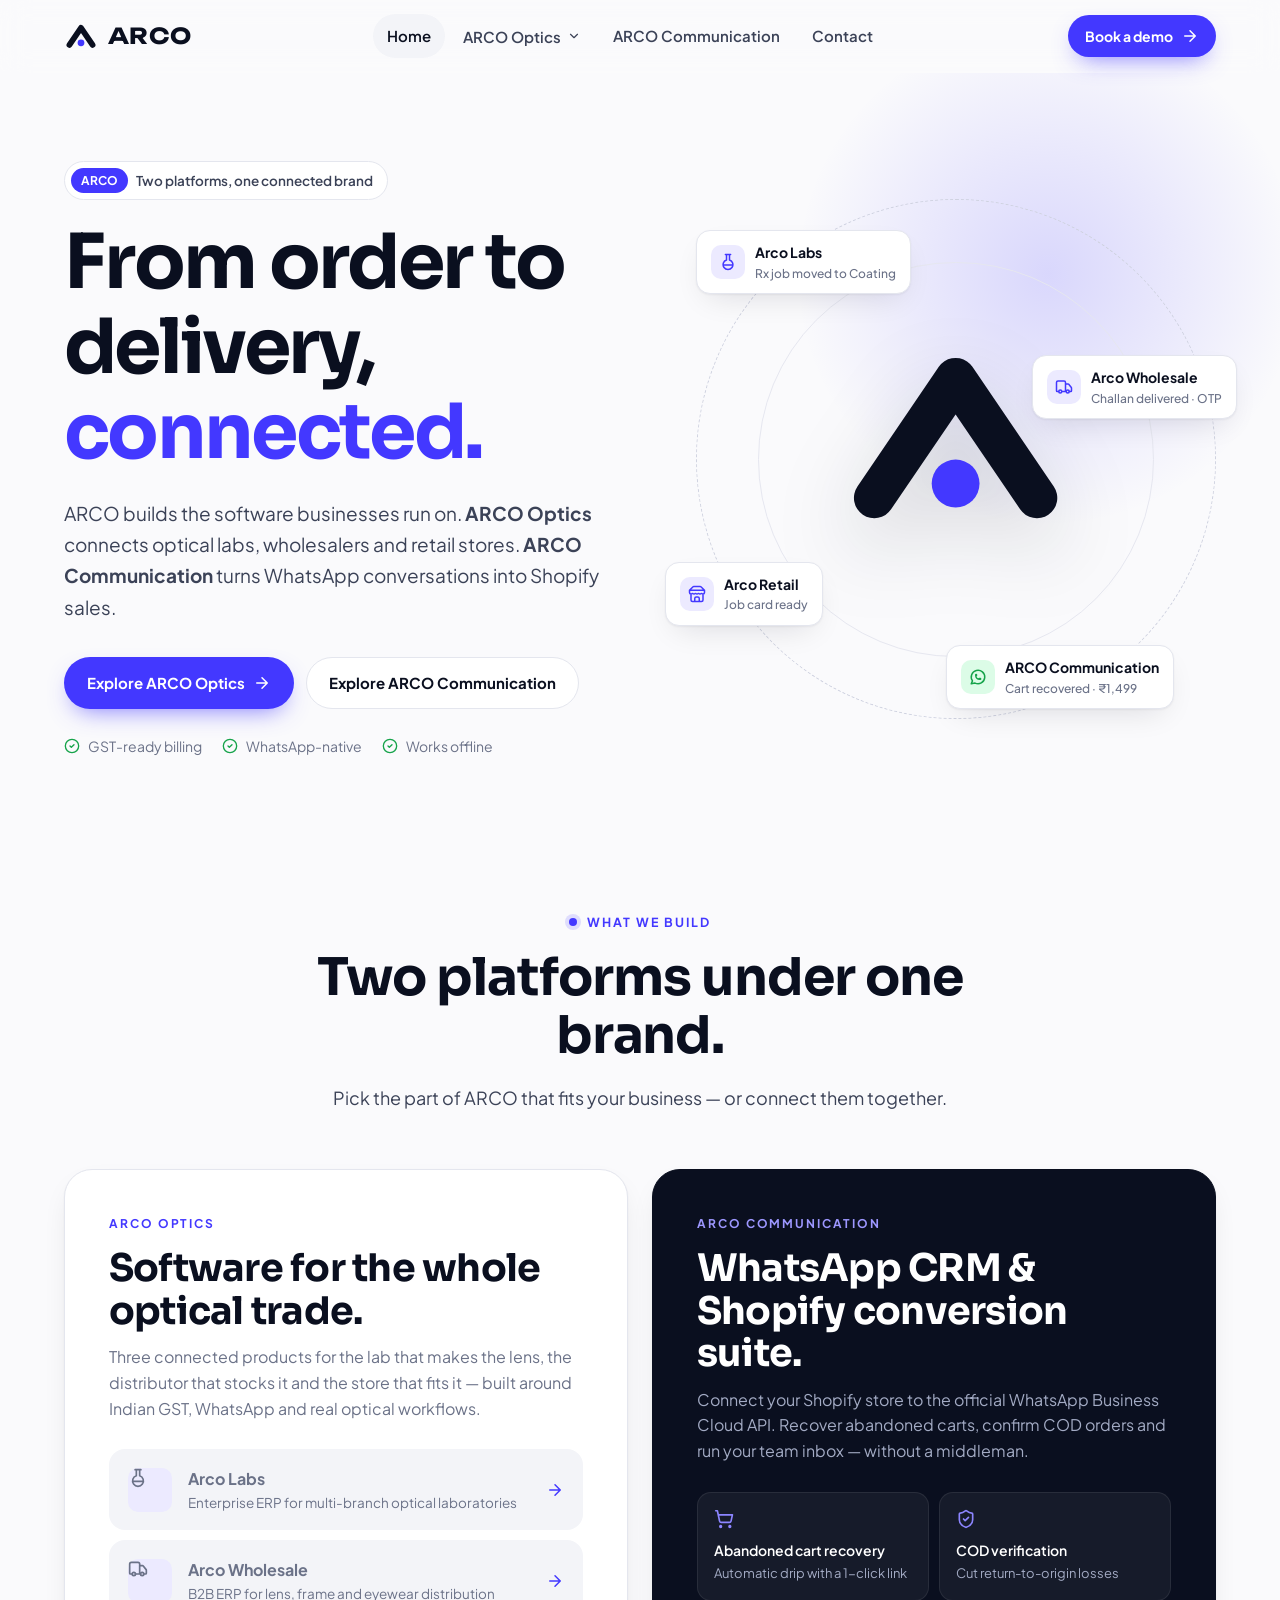
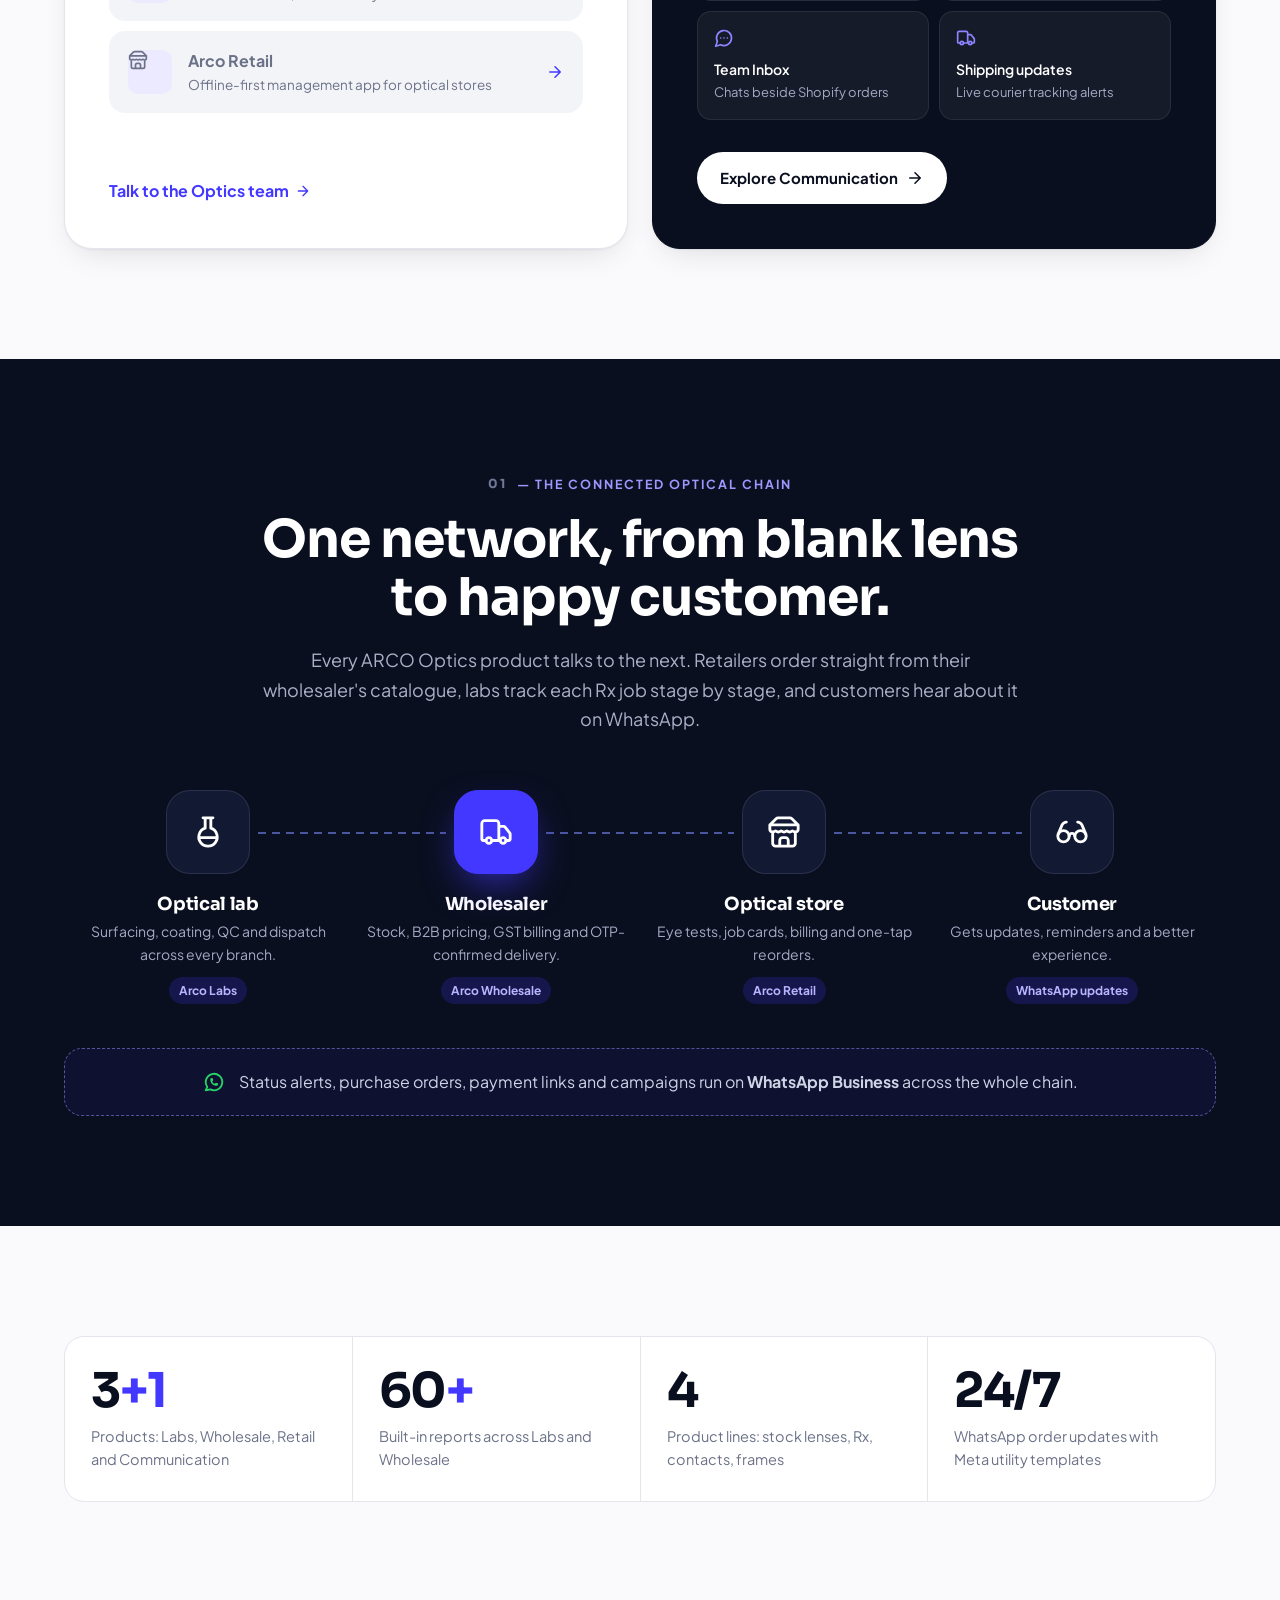
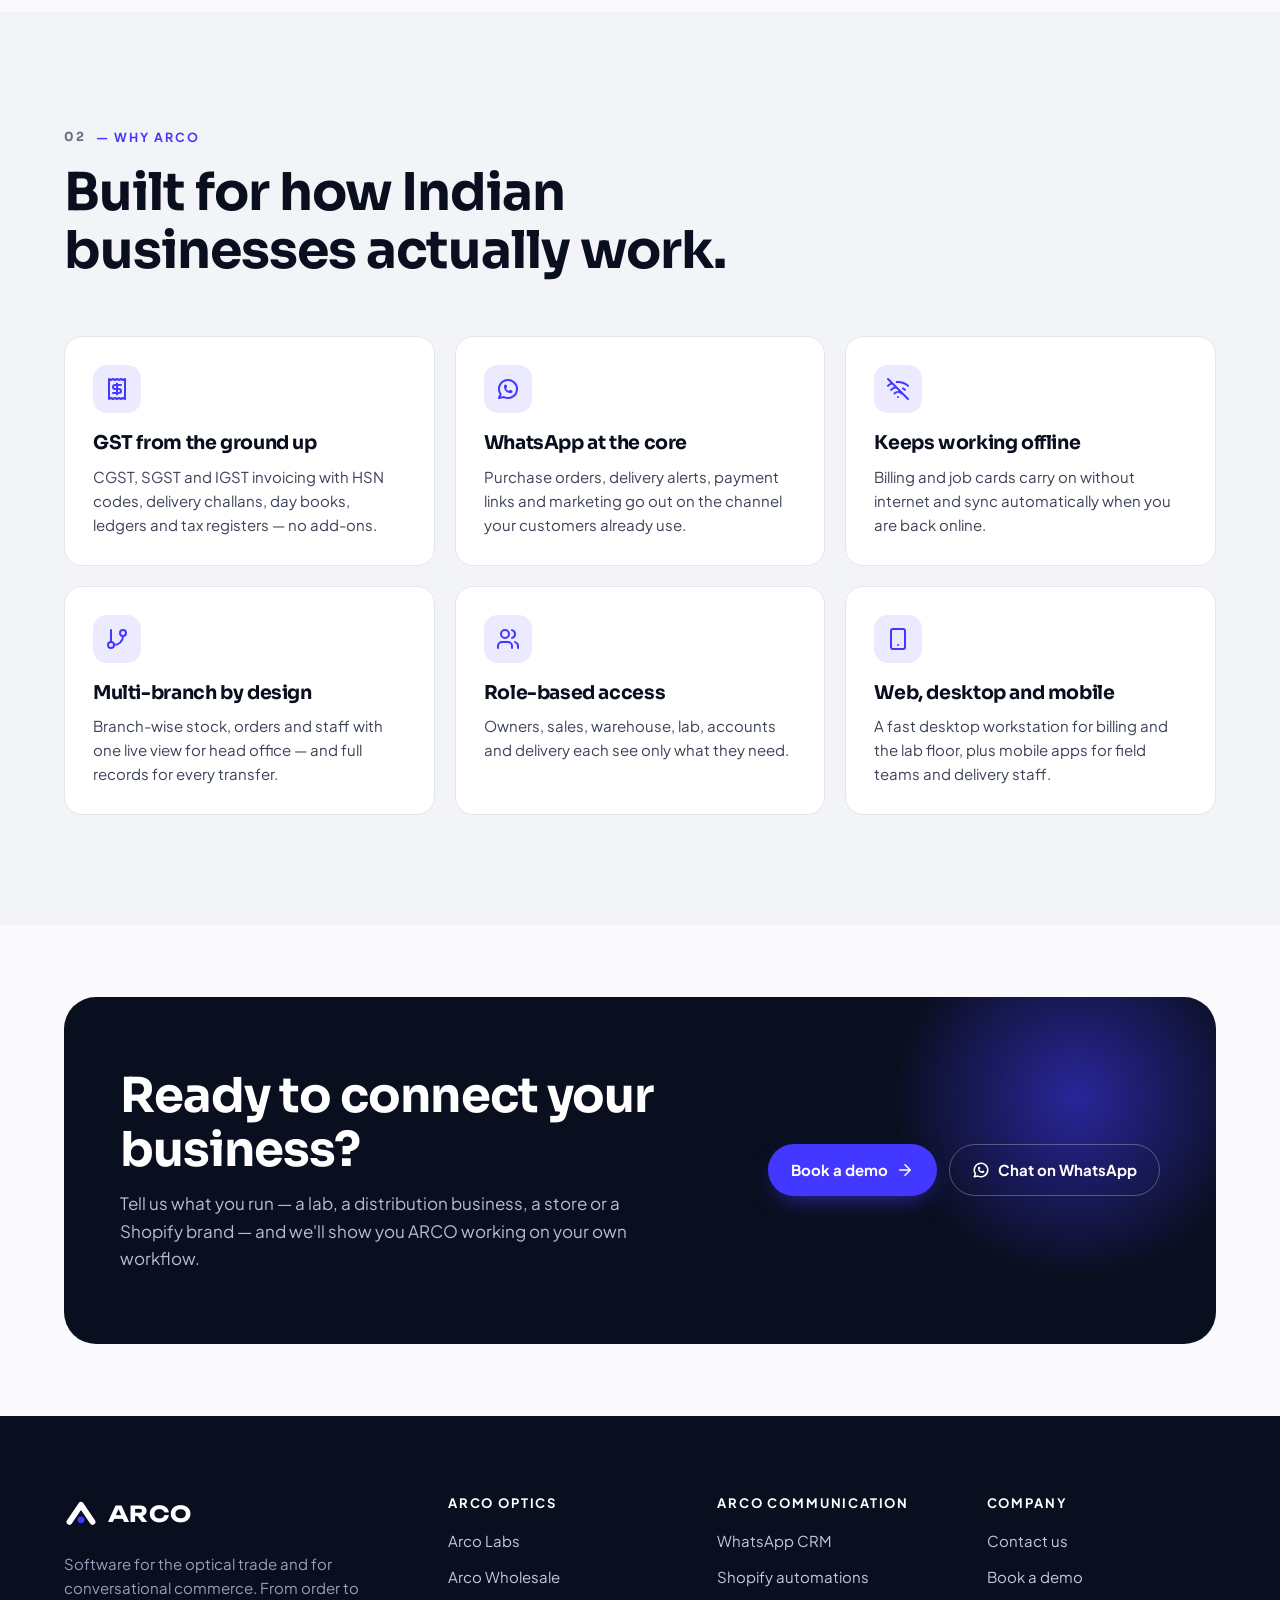
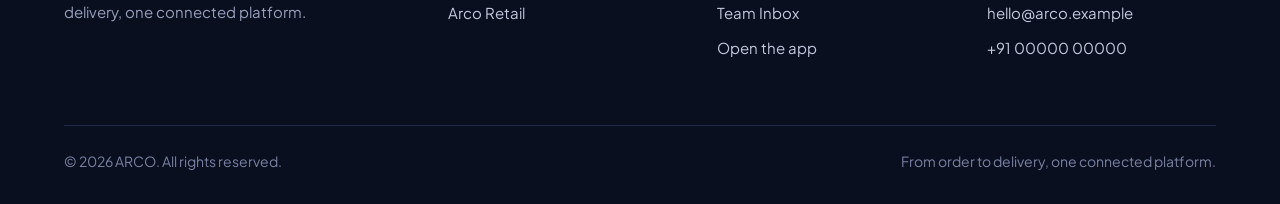
==== index.html @ 225afab2 "Add ARCO brand website Static site for ARCO: home, ARCO Optics (Labs, Wholesale, Retail), ARCO Commu" ====
<!doctype html>
<html lang="en" class="no-js">
<head>
  <meta charset="utf-8" />
  <meta name="viewport" content="width=device-width, initial-scale=1" />
  <title>ARCO — Optical Operations & Conversational Commerce, Connected</title>
  <meta name="description" content="ARCO builds connected software for the optical trade — Labs, Wholesale and Retail — and ARCO Communication, a WhatsApp CRM for Shopify brands." />
  <meta property="og:title" content="ARCO — Optical Operations & Conversational Commerce, Connected" />
  <meta property="og:description" content="ARCO builds connected software for the optical trade — Labs, Wholesale and Retail — and ARCO Communication, a WhatsApp CRM for Shopify brands." />
  <meta name="theme-color" content="#0a0f1f" />
  <link rel="icon" type="image/svg+xml" href="assets/favicon.svg" />
  <link rel="preconnect" href="https://fonts.googleapis.com" />
  <link rel="preconnect" href="https://fonts.gstatic.com" crossorigin />
  <link href="https://fonts.googleapis.com/css2?family=Plus+Jakarta+Sans:wght@400;500;600;700;800&family=Sora:wght@600;700&family=Unbounded:wght@700&display=swap" rel="stylesheet" />
  <link rel="stylesheet" href="assets/styles.css" />
</head>
<body>
  <header class="site-header">
    <nav class="container nav" aria-label="Main">
      <a href="index.html" class="logo" aria-label="ARCO home"><svg viewBox="0 0 100 80" aria-hidden="true"><path class="mark-stroke" d="M16 66 50 16 84 66" fill="none" stroke-width="17" stroke-linecap="round" stroke-linejoin="round"/><circle class="dot" cx="50" cy="60" r="10" fill="#4338ff"/></svg><span class="logo-word">ARCO</span></a>
      <ul class="nav-links">
        <li><a class="nav-link" href="index.html" aria-current="page">Home</a></li>
        <li class="has-menu">
          <button class="nav-link" aria-expanded="false" aria-haspopup="true">ARCO Optics <svg aria-hidden="true" class="chev"><use href="assets/icons.svg#chev"/></svg></button>
          <div class="menu">
            <a href="labs.html"><span class="menu-icon"><svg aria-hidden="true"><use href="assets/icons.svg#flask"/></svg></span><span><strong>Arco Labs</strong><span>Lab ERP from prescription to dispatch</span></span></a>
            <a href="wholesale.html"><span class="menu-icon"><svg aria-hidden="true"><use href="assets/icons.svg#truck"/></svg></span><span><strong>Arco Wholesale</strong><span>B2B ERP for lens, frame & eyewear distributors</span></span></a>
            <a href="retail.html"><span class="menu-icon"><svg aria-hidden="true"><use href="assets/icons.svg#store"/></svg></span><span><strong>Arco Retail</strong><span>Offline-first app for optical stores</span></span></a>
          </div>
        </li>
        <li><a class="nav-link" href="communication.html">ARCO Communication</a></li>
        <li><a class="nav-link" href="contact.html">Contact</a></li>
        <li class="mobile-cta"><a class="btn btn-primary" style="width:100%" href="contact.html">Book a demo <svg aria-hidden="true"><use href="assets/icons.svg#arrow"/></svg></a></li>
      </ul>
      <div class="nav-cta">
        <a class="btn btn-primary btn-sm" href="contact.html">Book a demo <svg aria-hidden="true"><use href="assets/icons.svg#arrow"/></svg></a>
        <button class="menu-toggle" aria-label="Open menu" aria-expanded="false"><svg aria-hidden="true"><use href="assets/icons.svg#menu"/></svg></button>
      </div>
    </nav>
  </header>

  <main>

    <section class="hero">
      <div class="container hero-grid">
        <div>
          <span class="pill"><b>ARCO</b> Two platforms, one connected brand</span>
          <h1>From order to delivery, <span class="accent">connected.</span></h1>
          <p class="lead">ARCO builds the software businesses run on. <strong>ARCO Optics</strong> connects optical labs, wholesalers and retail stores. <strong>ARCO Communication</strong> turns WhatsApp conversations into Shopify sales.</p>
          <div class="hero-actions">
            <a class="btn btn-primary" href="#optics">Explore ARCO Optics <svg aria-hidden="true"><use href="assets/icons.svg#arrow"/></svg></a>
            <a class="btn btn-ghost" href="communication.html">Explore ARCO Communication</a>
          </div>
          <div class="hero-note">
            <span><svg aria-hidden="true"><use href="assets/icons.svg#check-circle"/></svg> GST-ready billing</span>
            <span><svg aria-hidden="true"><use href="assets/icons.svg#check-circle"/></svg> WhatsApp-native</span>
            <span><svg aria-hidden="true"><use href="assets/icons.svg#check-circle"/></svg> Works offline</span>
          </div>
        </div>
        <div class="brand-stage" aria-hidden="true">
          <div class="orbit"></div>
          <div class="orbit o2"></div>
          <svg viewBox="0 0 100 80" aria-hidden="true" class="big-mark"><path class="mark-stroke" d="M16 66 50 16 84 66" fill="none" stroke-width="17" stroke-linecap="round" stroke-linejoin="round"/><circle class="dot" cx="50" cy="60" r="10" fill="#4338ff"/></svg>
          <div class="orbit-chip c1"><i><svg aria-hidden="true"><use href="assets/icons.svg#flask"/></svg></i><div>Arco Labs<small>Rx job moved to Coating</small></div></div>
          <div class="orbit-chip c2"><i><svg aria-hidden="true"><use href="assets/icons.svg#truck"/></svg></i><div>Arco Wholesale<small>Challan delivered · OTP</small></div></div>
          <div class="orbit-chip c3"><i><svg aria-hidden="true"><use href="assets/icons.svg#store"/></svg></i><div>Arco Retail<small>Job card ready</small></div></div>
          <div class="orbit-chip c4"><i><svg aria-hidden="true"><use href="assets/icons.svg#whatsapp"/></svg></i><div>ARCO Communication<small>Cart recovered · ₹1,499</small></div></div>
        </div>
      </div>
    </section>

    <section class="section" id="optics" style="padding-top:40px">
      <div class="container">
        <div class="section-head center reveal">
          <span class="eyebrow eyebrow-dot">What we build</span>
          <h2>Two platforms under one brand.</h2>
          <p class="lead">Pick the part of ARCO that fits your business — or connect them together.</p>
        </div>
        <div class="divisions">
          <article class="division reveal">
            <span class="tag">ARCO Optics</span>
            <h3>Software for the whole optical trade.</h3>
            <p class="muted">Three connected products for the lab that makes the lens, the distributor that stocks it and the store that fits it — built around Indian GST, WhatsApp and real optical workflows.</p>
            <div class="division-list">
              <a href="labs.html"><span class="menu-icon"><svg aria-hidden="true"><use href="assets/icons.svg#flask"/></svg></span><span><strong>Arco Labs</strong><span>Enterprise ERP for multi-branch optical laboratories</span></span><svg aria-hidden="true" class="arrow"><use href="assets/icons.svg#arrow"/></svg></a>
              <a href="wholesale.html"><span class="menu-icon"><svg aria-hidden="true"><use href="assets/icons.svg#truck"/></svg></span><span><strong>Arco Wholesale</strong><span>B2B ERP for lens, frame and eyewear distribution</span></span><svg aria-hidden="true" class="arrow"><use href="assets/icons.svg#arrow"/></svg></a>
              <a href="retail.html"><span class="menu-icon"><svg aria-hidden="true"><use href="assets/icons.svg#store"/></svg></span><span><strong>Arco Retail</strong><span>Offline-first management app for optical stores</span></span><svg aria-hidden="true" class="arrow"><use href="assets/icons.svg#arrow"/></svg></a>
            </div>
            <div class="division-foot"><a class="link-arrow" href="contact.html?product=Optics">Talk to the Optics team <svg aria-hidden="true"><use href="assets/icons.svg#arrow"/></svg></a></div>
          </article>

          <article class="division dark on-dark reveal">
            <span class="tag">ARCO Communication</span>
            <h3>WhatsApp CRM &amp; Shopify conversion suite.</h3>
            <p class="muted">Connect your Shopify store to the official WhatsApp Business Cloud API. Recover abandoned carts, confirm COD orders and run your team inbox — without a middleman.</p>
            <div class="feature-mini">
              <div><svg aria-hidden="true"><use href="assets/icons.svg#cart"/></svg>Abandoned cart recovery<span>Automatic drip with a 1-click link</span></div>
              <div><svg aria-hidden="true"><use href="assets/icons.svg#shield"/></svg>COD verification<span>Cut return-to-origin losses</span></div>
              <div><svg aria-hidden="true"><use href="assets/icons.svg#chat"/></svg>Team Inbox<span>Chats beside Shopify orders</span></div>
              <div><svg aria-hidden="true"><use href="assets/icons.svg#truck"/></svg>Shipping updates<span>Live courier tracking alerts</span></div>
            </div>
            <div class="division-foot" style="display:flex;gap:12px;flex-wrap:wrap">
              <a class="btn btn-light" href="communication.html">Explore Communication <svg aria-hidden="true"><use href="assets/icons.svg#arrow"/></svg></a>
            </div>
          </article>
        </div>
      </div>
    </section>

    <section class="section section-dark on-dark">
      <div class="container">
        <div class="section-head center reveal">
          <span class="eyebrow"><span class="num">01</span> — The connected optical chain</span>
          <h2>One network, from blank lens to happy customer.</h2>
          <p class="lead">Every ARCO Optics product talks to the next. Retailers order straight from their wholesaler's catalogue, labs track each Rx job stage by stage, and customers hear about it on WhatsApp.</p>
        </div>
        <div class="chain reveal">
          <div class="chain-node"><div class="node-icon"><svg aria-hidden="true"><use href="assets/icons.svg#flask"/></svg></div><h4>Optical lab</h4><p>Surfacing, coating, QC and dispatch across every branch.</p><span class="by">Arco Labs</span></div>
          <div class="chain-node hl"><div class="node-icon"><svg aria-hidden="true"><use href="assets/icons.svg#truck"/></svg></div><h4>Wholesaler</h4><p>Stock, B2B pricing, GST billing and OTP-confirmed delivery.</p><span class="by">Arco Wholesale</span></div>
          <div class="chain-node"><div class="node-icon"><svg aria-hidden="true"><use href="assets/icons.svg#store"/></svg></div><h4>Optical store</h4><p>Eye tests, job cards, billing and one-tap reorders.</p><span class="by">Arco Retail</span></div>
          <div class="chain-node"><div class="node-icon"><svg aria-hidden="true"><use href="assets/icons.svg#glasses"/></svg></div><h4>Customer</h4><p>Gets updates, reminders and a better experience.</p><span class="by">WhatsApp updates</span></div>
        </div>
        <div class="chain-layer reveal"><svg aria-hidden="true"><use href="assets/icons.svg#whatsapp"/></svg><span>Status alerts, purchase orders, payment links and campaigns run on <strong>WhatsApp Business</strong> across the whole chain.</span></div>
      </div>
    </section>

    <section class="section">
      <div class="container">
        <div class="stats reveal">
          <div class="stat"><b>3<em>+1</em></b><span>Products: Labs, Wholesale, Retail and Communication</span></div>
          <div class="stat"><b>60<em>+</em></b><span>Built-in reports across Labs and Wholesale</span></div>
          <div class="stat"><b>4</b><span>Product lines: stock lenses, Rx, contacts, frames</span></div>
          <div class="stat"><b>24/7</b><span>WhatsApp order updates with Meta utility templates</span></div>
        </div>
      </div>
    </section>

    <section class="section section-tint">
      <div class="container">
        <div class="section-head reveal">
          <span class="eyebrow"><span class="num">02</span> — Why ARCO</span>
          <h2>Built for how Indian businesses actually work.</h2>
        </div>
        <div class="grid-3">
          <div class="card reveal"><div class="ic"><svg aria-hidden="true"><use href="assets/icons.svg#receipt"/></svg></div><h3>GST from the ground up</h3><p>CGST, SGST and IGST invoicing with HSN codes, delivery challans, day books, ledgers and tax registers — no add-ons.</p></div>
          <div class="card reveal"><div class="ic"><svg aria-hidden="true"><use href="assets/icons.svg#whatsapp"/></svg></div><h3>WhatsApp at the core</h3><p>Purchase orders, delivery alerts, payment links and marketing go out on the channel your customers already use.</p></div>
          <div class="card reveal"><div class="ic"><svg aria-hidden="true"><use href="assets/icons.svg#wifi-off"/></svg></div><h3>Keeps working offline</h3><p>Billing and job cards carry on without internet and sync automatically when you are back online.</p></div>
          <div class="card reveal"><div class="ic"><svg aria-hidden="true"><use href="assets/icons.svg#branch"/></svg></div><h3>Multi-branch by design</h3><p>Branch-wise stock, orders and staff with one live view for head office — and full records for every transfer.</p></div>
          <div class="card reveal"><div class="ic"><svg aria-hidden="true"><use href="assets/icons.svg#users"/></svg></div><h3>Role-based access</h3><p>Owners, sales, warehouse, lab, accounts and delivery each see only what they need.</p></div>
          <div class="card reveal"><div class="ic"><svg aria-hidden="true"><use href="assets/icons.svg#smartphone"/></svg></div><h3>Web, desktop and mobile</h3><p>A fast desktop workstation for billing and the lab floor, plus mobile apps for field teams and delivery staff.</p></div>
        </div>
      </div>
    </section>

    <section class="section-sm">
      <div class="container">
        <div class="cta-band reveal">
          <div>
            <h2>Ready to connect your business?</h2>
            <p>Tell us what you run — a lab, a distribution business, a store or a Shopify brand — and we'll show you ARCO working on your own workflow.</p>
          </div>
          <div class="cta-actions">
            <a class="btn btn-primary" href="contact.html">Book a demo <svg aria-hidden="true"><use href="assets/icons.svg#arrow"/></svg></a>
            <a class="btn btn-outline-light" href="#" data-contact="whatsapp"><svg aria-hidden="true"><use href="assets/icons.svg#whatsapp"/></svg> Chat on WhatsApp</a>
          </div>
        </div>
      </div>
    </section>

  </main>

  <footer class="site-footer on-dark">
    <div class="container">
      <div class="footer-grid">
        <div>
          <a href="index.html" class="logo"><svg viewBox="0 0 100 80" aria-hidden="true"><path class="mark-stroke" d="M16 66 50 16 84 66" fill="none" stroke-width="17" stroke-linecap="round" stroke-linejoin="round"/><circle class="dot" cx="50" cy="60" r="10" fill="#4338ff"/></svg><span class="logo-word">ARCO</span></a>
          <p>Software for the optical trade and for conversational commerce. From order to delivery, one connected platform.</p>
        </div>
        <div>
          <h4>ARCO Optics</h4>
          <ul><li><a href="labs.html">Arco Labs</a></li><li><a href="wholesale.html">Arco Wholesale</a></li><li><a href="retail.html">Arco Retail</a></li></ul>
        </div>
        <div>
          <h4>ARCO Communication</h4>
          <ul>
            <li><a href="communication.html">WhatsApp CRM</a></li>
            <li><a href="communication.html#shopify">Shopify automations</a></li>
            <li><a href="communication.html#inbox">Team Inbox</a></li>
            <li><a href="https://arco-communication.vercel.app" target="_blank" rel="noopener">Open the app</a></li>
          </ul>
        </div>
        <div>
          <h4>Company</h4>
          <ul>
            <li><a href="contact.html">Contact us</a></li>
            <li><a href="contact.html">Book a demo</a></li>
            <li><a href="#" data-contact="email"></a></li>
            <li><a href="#" data-contact="phone"></a></li>
          </ul>
        </div>
      </div>
      <div class="footer-bottom">
        <span>© <span data-year>2026</span> ARCO. All rights reserved.</span>
        <span>From order to delivery, one connected platform.</span>
      </div>
    </div>
  </footer>
  <script src="assets/main.js" defer></script>
</body>
</html>
---- assets/styles.css ----
/* ==========================================================================
   ARCO — brand website styles
   Colours are taken from the ARCO logo: deep navy wordmark + indigo dot.
   ========================================================================== */

:root {
  --navy: #0a0f1f;
  --navy-2: #121a33;
  --navy-3: #1c2647;
  --indigo: #4338ff;
  --indigo-2: #6a61ff;
  --indigo-soft: #eceaff;
  --ink: #0a0f1f;
  --ink-2: #3b4257;
  --ink-3: #6b7288;
  --line: #e4e6ee;
  --bg: #fafafc;
  --surface: #ffffff;
  --surface-2: #f3f4f8;
  --green: #16a34a;
  --amber: #f59e0b;
  --red: #e11d48;
  --wa: #25d366;

  --radius: 18px;
  --radius-sm: 10px;
  --shadow: 0 1px 2px rgba(10, 15, 31, .05), 0 12px 32px -12px rgba(10, 15, 31, .14);
  --shadow-lg: 0 30px 70px -30px rgba(10, 15, 31, .35);
  --container: 1200px;
  --font: "Plus Jakarta Sans", system-ui, -apple-system, "Segoe UI", sans-serif;
  --display: "Sora", "Plus Jakarta Sans", system-ui, sans-serif;
}

*, *::before, *::after { box-sizing: border-box; }
html { scroll-behavior: smooth; -webkit-text-size-adjust: 100%; }
body {
  margin: 0;
  font-family: var(--font);
  color: var(--ink);
  background: var(--bg);
  line-height: 1.6;
  font-size: 16px;
  -webkit-font-smoothing: antialiased;
  overflow-x: hidden;
}
img, svg { display: block; max-width: 100%; }
a { color: inherit; text-decoration: none; }
h1, h2, h3, h4 { font-family: var(--display); line-height: 1.12; margin: 0; letter-spacing: -0.02em; }
p { margin: 0; }
ul { margin: 0; padding: 0; list-style: none; }

.container { width: 100%; max-width: var(--container); margin: 0 auto; padding: 0 24px; }
@media (max-width: 600px) { .container { padding: 0 16px; } }

.sr-only { position: absolute; width: 1px; height: 1px; overflow: hidden; clip: rect(0 0 0 0); white-space: nowrap; }

/* ---------- Logo ---------- */
.logo { display: inline-flex; align-items: center; gap: 10px; }
.logo svg { width: 34px; height: 28px; }
.logo-word { font-family: "Unbounded", var(--display); font-weight: 700; font-size: 22px; letter-spacing: .02em; }
.logo-sub { font-size: 11px; font-weight: 600; letter-spacing: .14em; text-transform: uppercase; color: var(--ink-3); border-left: 1px solid var(--line); padding-left: 10px; margin-left: 2px; }
.mark-stroke { stroke: var(--navy); }
.on-dark .mark-stroke, .site-footer .mark-stroke { stroke: #fff; }

/* ---------- Header ---------- */
.site-header {
  position: sticky; top: 0; z-index: 50;
  background: rgba(250, 250, 252, .82);
  backdrop-filter: saturate(160%) blur(14px);
  -webkit-backdrop-filter: saturate(160%) blur(14px);
  border-bottom: 1px solid transparent;
  transition: border-color .2s, box-shadow .2s;
}
.site-header.scrolled { border-bottom-color: var(--line); box-shadow: 0 6px 24px -18px rgba(10,15,31,.3); }
.nav { display: flex; align-items: center; justify-content: space-between; height: 72px; gap: 24px; }
.nav-links { display: flex; align-items: center; gap: 4px; }
.nav-links > li { position: relative; }
.nav-link {
  display: inline-flex; align-items: center; gap: 6px;
  padding: 10px 14px; border-radius: 999px; font-weight: 600; font-size: 15px; color: var(--ink-2);
  background: none; border: 0; cursor: pointer; font-family: inherit;
  transition: color .15s, background .15s;
}
.nav-link:hover, .nav-link[aria-current="page"], .nav-link.active { color: var(--ink); background: var(--surface-2); }
.nav-link .chev { width: 14px; height: 14px; transition: transform .2s; }
.has-menu:hover .chev, .has-menu.open .chev { transform: rotate(180deg); }

.menu {
  position: absolute; top: calc(100% + 8px); left: 50%; transform: translate(-50%, 6px);
  width: 360px; padding: 10px; background: var(--surface); border: 1px solid var(--line);
  border-radius: 16px; box-shadow: var(--shadow-lg);
  opacity: 0; visibility: hidden; transition: opacity .18s, transform .18s, visibility .18s;
}
.menu::before { content: ""; position: absolute; top: -12px; left: 0; right: 0; height: 12px; }
.has-menu:hover .menu, .has-menu.open .menu, .has-menu:focus-within .menu { opacity: 1; visibility: visible; transform: translate(-50%, 0); }
.menu a { display: flex; gap: 14px; padding: 12px; border-radius: 12px; transition: background .15s; }
.menu a:hover { background: var(--surface-2); }
.menu-icon { flex: none; width: 40px; height: 40px; border-radius: 10px; display: grid; place-items: center; background: var(--indigo-soft); color: var(--indigo); }
.menu-icon svg { width: 20px; height: 20px; }
.menu strong { display: block; font-size: 15px; }
.menu span { display: block; font-size: 13px; color: var(--ink-3); line-height: 1.4; }

.nav-cta { display: flex; align-items: center; gap: 10px; }
.menu-toggle { display: none; width: 44px; height: 44px; border-radius: 12px; border: 1px solid var(--line); background: var(--surface); cursor: pointer; align-items: center; justify-content: center; }
.menu-toggle svg { width: 22px; height: 22px; }

@media (max-width: 960px) {
  .menu-toggle { display: inline-flex; }
  .nav-cta .btn { display: none; }
  .nav-links {
    position: fixed; inset: 72px 0 auto 0; flex-direction: column; align-items: stretch; gap: 2px;
    padding: 12px 16px 24px; background: var(--surface); border-bottom: 1px solid var(--line);
    box-shadow: var(--shadow-lg); max-height: calc(100vh - 72px); overflow-y: auto;
    transform: translateY(-8px); opacity: 0; visibility: hidden; transition: .2s;
  }
  .nav-open .nav-links { transform: none; opacity: 1; visibility: visible; }
  .nav-link { width: 100%; justify-content: space-between; border-radius: 12px; padding: 14px; }
  .menu { position: static; transform: none; width: 100%; box-shadow: none; border: 0; padding: 0 0 0 8px; display: none; opacity: 1; visibility: visible; }
  .has-menu.open .menu { display: block; transform: none; }
  .has-menu:hover .menu, .has-menu:focus-within .menu { transform: none; }
  .has-menu:not(.open):hover .menu { display: none; }
  .nav-links .mobile-cta { display: block; padding-top: 12px; }
}
@media (min-width: 961px) { .nav-links .mobile-cta { display: none; } }

/* ---------- Buttons ---------- */
.btn {
  display: inline-flex; align-items: center; justify-content: center; gap: 8px;
  padding: 13px 22px; border-radius: 999px; font-weight: 700; font-size: 15px; font-family: inherit;
  border: 1px solid transparent; cursor: pointer; transition: transform .15s, box-shadow .15s, background .15s, color .15s;
  white-space: nowrap;
}
.btn svg { width: 18px; height: 18px; }
.btn:hover { transform: translateY(-1px); }
.btn-primary { background: var(--indigo); color: #fff; box-shadow: 0 10px 24px -10px rgba(67,56,255,.7); }
.btn-primary:hover { background: #3a2ff0; box-shadow: 0 14px 30px -10px rgba(67,56,255,.8); }
.btn-dark { background: var(--navy); color: #fff; }
.btn-dark:hover { background: var(--navy-3); }
.btn-ghost { background: var(--surface); color: var(--ink); border-color: var(--line); }
.btn-ghost:hover { border-color: #c9ccd8; }
.btn-light { background: #fff; color: var(--navy); }
.btn-outline-light { color: #fff; border-color: rgba(255,255,255,.28); }
.btn-outline-light:hover { border-color: #fff; }
.btn-sm { padding: 9px 16px; font-size: 14px; }
.btn-wa { background: var(--wa); color: #06331a; }

.link-arrow { display: inline-flex; align-items: center; gap: 6px; font-weight: 700; color: var(--indigo); }
.link-arrow svg { width: 16px; height: 16px; transition: transform .15s; }
.link-arrow:hover svg { transform: translateX(3px); }

/* ---------- Section scaffolding ---------- */
.section { padding: 110px 0; }
.section-sm { padding: 72px 0; }
@media (max-width: 760px) { .section { padding: 72px 0; } .section-sm { padding: 52px 0; } }
.section-dark { background: var(--navy); color: #fff; }
.section-dark .lead, .section-dark .muted { color: #aab1c7; }
.section-tint { background: var(--surface-2); }

.eyebrow {
  display: inline-flex; align-items: center; gap: 10px;
  font-size: 12.5px; font-weight: 700; letter-spacing: .16em; text-transform: uppercase; color: var(--indigo);
}
.eyebrow .num { font-family: var(--display); color: var(--ink-3); }
.section-dark .eyebrow { color: #9d97ff; }
.section-dark .eyebrow .num { color: #6f7896; }
.eyebrow-dot::before { content: ""; width: 8px; height: 8px; border-radius: 50%; background: var(--indigo); box-shadow: 0 0 0 4px rgba(67,56,255,.15); }

.section-head { max-width: 760px; margin-bottom: 56px; }
.section-head.center { margin-left: auto; margin-right: auto; text-align: center; }
.section-head h2 { font-size: clamp(32px, 4.4vw, 52px); margin-top: 16px; }
.section-head .lead { margin-top: 18px; }
.lead { font-size: 18px; color: var(--ink-2); line-height: 1.65; }
.muted { color: var(--ink-3); }
.accent { color: var(--indigo); }
.section-dark .accent { color: #8c85ff; }

/* ---------- Hero ---------- */
.hero { position: relative; padding: 88px 0 110px; overflow: hidden; }
.hero::before {
  content: ""; position: absolute; inset: -20% -10% auto auto; width: 720px; height: 720px; border-radius: 50%;
  background: radial-gradient(closest-side, rgba(67,56,255,.18), transparent 70%); pointer-events: none;
}
.hero-grid { display: grid; grid-template-columns: 1.05fr .95fr; gap: 56px; align-items: center; position: relative; }
.hero h1 { font-size: clamp(40px, 6vw, 76px); letter-spacing: -0.035em; margin-top: 20px; }
.hero .lead { margin-top: 22px; max-width: 560px; font-size: 19px; }
.hero-actions { display: flex; flex-wrap: wrap; gap: 12px; margin-top: 34px; }
.hero-note { margin-top: 26px; display: flex; flex-wrap: wrap; gap: 8px 20px; font-size: 14px; color: var(--ink-3); }
.hero-note span { display: inline-flex; align-items: center; gap: 8px; }
.hero-note svg { width: 16px; height: 16px; color: var(--green); }
@media (max-width: 960px) { .hero-grid { grid-template-columns: 1fr; } .hero { padding: 56px 0 80px; } }

.hero-dark { background: var(--navy); color: #fff; }
.hero-dark::before { background: radial-gradient(closest-side, rgba(67,56,255,.45), transparent 70%); }
.hero-dark .lead { color: #b6bdd3; }
.hero-dark .hero-note { color: #97a0bb; }
.hero-dark .eyebrow { color: #a49fff; }

.pill { display: inline-flex; align-items: center; gap: 8px; padding: 6px 14px 6px 6px; border-radius: 999px; background: var(--surface); border: 1px solid var(--line); font-size: 13.5px; font-weight: 600; color: var(--ink-2); }
.pill b { background: var(--indigo); color: #fff; padding: 3px 10px; border-radius: 999px; font-size: 12px; }
.hero-dark .pill { background: rgba(255,255,255,.06); border-color: rgba(255,255,255,.12); color: #d6daea; }

/* Big brand mark in home hero */
.brand-stage { position: relative; aspect-ratio: 1 / 1; max-width: 520px; margin-left: auto; width: 100%; }
.brand-stage .orbit { position: absolute; inset: 0; border-radius: 50%; border: 1px dashed #cfd2e0; animation: spin 60s linear infinite; }
.brand-stage .orbit.o2 { inset: 12%; border-style: solid; border-color: #e6e7f0; animation-duration: 90s; animation-direction: reverse; }
.brand-stage .big-mark { position: absolute; inset: 27%; filter: drop-shadow(0 30px 40px rgba(10,15,31,.18)); }
.brand-stage .big-mark .dot { animation: pulse 3.2s ease-in-out infinite; transform-origin: 50px 60px; }
.orbit-chip {
  position: absolute; display: flex; align-items: center; gap: 10px; padding: 10px 14px; background: var(--surface);
  border: 1px solid var(--line); border-radius: 14px; box-shadow: var(--shadow); font-weight: 700; font-size: 14px; white-space: nowrap;
  animation: float 6s ease-in-out infinite;
}
.orbit-chip small { display: block; font-weight: 500; color: var(--ink-3); font-size: 12px; }
.orbit-chip i { width: 34px; height: 34px; border-radius: 10px; display: grid; place-items: center; background: var(--indigo-soft); color: var(--indigo); }
.orbit-chip i svg { width: 18px; height: 18px; }
.orbit-chip.c1 { top: 6%; left: 0; }
.orbit-chip.c2 { top: 30%; right: -4%; animation-delay: -1.5s; }
.orbit-chip.c3 { bottom: 18%; left: -6%; animation-delay: -3s; }
.orbit-chip.c4 { bottom: 2%; right: 8%; animation-delay: -4.5s; }
.orbit-chip.c4 i { background: #dcfce7; color: var(--green); }
@media (max-width: 960px) { .brand-stage { margin: 12px auto 0; max-width: 440px; } }
@media (max-width: 480px) { .orbit-chip { font-size: 12.5px; padding: 8px 10px; } .orbit-chip small { display: none; } .orbit-chip i { width: 28px; height: 28px; } .orbit-chip.c2 { right: 0; } .orbit-chip.c3 { left: 0; } }

@keyframes spin { to { transform: rotate(360deg); } }
@keyframes float { 0%, 100% { transform: translateY(0); } 50% { transform: translateY(-10px); } }
@keyframes pulse { 0%, 100% { transform: scale(1); } 50% { transform: scale(1.12); } }
@media (prefers-reduced-motion: reduce) { *, *::before, *::after { animation: none !important; transition: none !important; } html { scroll-behavior: auto; } }

/* ---------- Division cards (home) ---------- */
.divisions { display: grid; grid-template-columns: 1fr 1fr; gap: 24px; }
@media (max-width: 900px) { .divisions { grid-template-columns: 1fr; } }
.division {
  position: relative; border-radius: 28px; padding: 44px; overflow: hidden; display: flex; flex-direction: column;
  background: var(--surface); border: 1px solid var(--line); box-shadow: var(--shadow);
}
.division.dark { background: var(--navy); color: #fff; border-color: var(--navy); }
.division.dark .muted { color: #a3abc4; }
.division h3 { font-size: clamp(28px, 3vw, 38px); margin: 14px 0 12px; }
.division .tag { font-size: 12px; font-weight: 700; letter-spacing: .16em; text-transform: uppercase; color: var(--indigo); }
.division.dark .tag { color: #9d97ff; }
.division-list { margin: 28px 0 32px; display: grid; gap: 10px; }
.division-list a {
  display: flex; align-items: center; gap: 16px; padding: 16px 18px; border-radius: 16px; background: var(--surface-2);
  border: 1px solid transparent; transition: border-color .15s, transform .15s, background .15s;
}
.division-list a:hover { border-color: var(--indigo); transform: translateX(4px); background: #fff; }
.division-list strong { display: block; font-size: 16px; }
.division-list span { display: block; font-size: 13.5px; color: var(--ink-3); }
.division-list .arrow { margin-left: auto; width: 18px; height: 18px; color: var(--indigo); flex: none; }
.division .menu-icon { width: 44px; height: 44px; }
.division-foot { margin-top: auto; }
.division.dark .feature-mini { display: grid; grid-template-columns: 1fr 1fr; gap: 10px; margin: 28px 0 32px; }
.feature-mini div { padding: 16px; border-radius: 14px; background: rgba(255,255,255,.05); border: 1px solid rgba(255,255,255,.08); font-size: 14px; font-weight: 600; }
.feature-mini div svg { width: 20px; height: 20px; color: #8c85ff; margin-bottom: 10px; }
.feature-mini div span { display: block; font-weight: 400; color: #a3abc4; font-size: 13px; margin-top: 2px; }
@media (max-width: 520px) { .division { padding: 28px 22px; } .division.dark .feature-mini { grid-template-columns: 1fr; } }

/* ---------- Chain diagram (home) ---------- */
.chain { display: grid; grid-template-columns: repeat(4, 1fr); gap: 0; position: relative; }
.chain-node { position: relative; text-align: center; padding: 0 14px; }
.chain-node .node-icon {
  width: 84px; height: 84px; margin: 0 auto 20px; border-radius: 24px; display: grid; place-items: center;
  background: var(--navy-2); border: 1px solid rgba(255,255,255,.1); color: #fff; position: relative; z-index: 1;
}
.chain-node .node-icon svg { width: 34px; height: 34px; }
.chain-node.hl .node-icon { background: var(--indigo); border-color: var(--indigo); box-shadow: 0 16px 40px -12px rgba(67,56,255,.8); }
.chain-node:not(:last-child)::after {
  content: ""; position: absolute; top: 42px; left: calc(50% + 50px); right: calc(-50% + 50px); height: 2px;
  background: repeating-linear-gradient(90deg, #4c56a0 0 8px, transparent 8px 14px);
}
.chain-node h4 { font-size: 18px; }
.chain-node p { font-size: 14px; color: #a3abc4; margin-top: 6px; }
.chain-node .by { display: inline-block; margin-top: 12px; font-size: 12px; font-weight: 700; padding: 4px 10px; border-radius: 999px; background: rgba(67,56,255,.2); color: #b9b4ff; }
.chain-layer {
  margin-top: 44px; padding: 20px 24px; border-radius: 18px; border: 1px dashed rgba(157,151,255,.5);
  display: flex; align-items: center; justify-content: center; gap: 14px; flex-wrap: wrap; text-align: center; color: #cfd3e6;
  background: rgba(67,56,255,.08);
}
.chain-layer svg { width: 22px; height: 22px; color: var(--wa); }
@media (max-width: 820px) {
  .chain { grid-template-columns: 1fr 1fr; row-gap: 40px; }
  .chain-node::after { display: none; }
}

/* ---------- Stats ---------- */
.stats { display: grid; grid-template-columns: repeat(4, 1fr); gap: 1px; background: var(--line); border: 1px solid var(--line); border-radius: 20px; overflow: hidden; }
.stat { background: var(--surface); padding: 30px 26px; }
.stat b { display: block; font-family: var(--display); font-size: clamp(34px, 4vw, 48px); letter-spacing: -0.03em; line-height: 1; }
.stat b em { font-style: normal; color: var(--indigo); }
.stat span { display: block; margin-top: 10px; color: var(--ink-3); font-size: 14.5px; }
@media (max-width: 820px) { .stats { grid-template-columns: 1fr 1fr; } }

/* ---------- Feature cards ---------- */
.grid-2 { display: grid; grid-template-columns: repeat(2, 1fr); gap: 20px; }
.grid-3 { display: grid; grid-template-columns: repeat(3, 1fr); gap: 20px; }
.grid-4 { display: grid; grid-template-columns: repeat(4, 1fr); gap: 20px; }
@media (max-width: 1000px) { .grid-4 { grid-template-columns: repeat(2, 1fr); } .grid-3 { grid-template-columns: repeat(2, 1fr); } }
@media (max-width: 640px) { .grid-2, .grid-3, .grid-4 { grid-template-columns: 1fr; } }

.card {
  background: var(--surface); border: 1px solid var(--line); border-radius: var(--radius); padding: 28px;
  transition: transform .2s, box-shadow .2s, border-color .2s;
}
.card:hover { transform: translateY(-3px); box-shadow: var(--shadow); border-color: #d6d8e3; }
.card .ic { width: 48px; height: 48px; border-radius: 14px; display: grid; place-items: center; background: var(--indigo-soft); color: var(--indigo); margin-bottom: 20px; }
.card .ic svg { width: 24px; height: 24px; }
.card h3 { font-size: 19px; margin-bottom: 10px; }
.card p { color: var(--ink-2); font-size: 15px; }
.card ul.ticks { margin-top: 14px; display: grid; gap: 9px; }
.ticks li { position: relative; padding-left: 26px; font-size: 14.5px; color: var(--ink-2); line-height: 1.5; }
.ticks li::before {
  content: ""; position: absolute; left: 0; top: 3px; width: 17px; height: 17px; border-radius: 50%;
  background: var(--indigo-soft) url("data:image/svg+xml,%3Csvg xmlns='http://www.w3.org/2000/svg' viewBox='0 0 24 24' fill='none' stroke='%234338ff' stroke-width='3.2' stroke-linecap='round' stroke-linejoin='round'%3E%3Cpath d='M20 6 9 17l-5-5'/%3E%3C/svg%3E") center / 10px no-repeat;
}
.section-dark .card { background: var(--navy-2); border-color: rgba(255,255,255,.08); }
.section-dark .card:hover { border-color: rgba(157,151,255,.4); box-shadow: none; }
.section-dark .card p, .section-dark .ticks li { color: #b0b7cd; }
.section-dark .card .ic { background: rgba(67,56,255,.2); color: #aaa5ff; }
.section-dark .ticks li::before { background-color: rgba(67,56,255,.25); }

.card-num { font-family: var(--display); font-size: 13px; font-weight: 700; color: var(--ink-3); letter-spacing: .1em; }

/* ---------- Showcase (brochure "See it at work") ---------- */
.showcase { display: grid; grid-template-columns: repeat(3, 1fr); gap: 22px; }
@media (max-width: 1000px) { .showcase { grid-template-columns: 1fr; max-width: 560px; margin: 0 auto; } }
.show-card { background: var(--surface); border: 1px solid var(--line); border-radius: 22px; overflow: hidden; display: flex; flex-direction: column; }
.show-card .screen { background: linear-gradient(160deg, #eef0ff, #f6f7fb); padding: 22px; border-bottom: 1px solid var(--line); }
.show-card .body { padding: 26px; }
.show-card .step { display: inline-grid; place-items: center; width: 28px; height: 28px; border-radius: 50%; background: var(--navy); color: #fff; font-size: 13px; font-weight: 700; margin-right: 10px; }
.show-card .kicker { font-size: 12px; font-weight: 700; letter-spacing: .14em; text-transform: uppercase; color: var(--indigo); }
.show-card h3 { font-size: 20px; margin: 12px 0 14px; }

/* Mini UI mockups */
.ui { color: var(--ink); background: #fff; border-radius: 12px; box-shadow: 0 10px 30px -14px rgba(10,15,31,.3); border: 1px solid #e7e8f0; overflow: hidden; font-size: 11.5px; }
.ui-bar { display: flex; align-items: center; gap: 6px; padding: 8px 10px; border-bottom: 1px solid #eef0f5; background: #fbfbfd; }
.ui-bar i { width: 8px; height: 8px; border-radius: 50%; background: #e2e4ec; }
.ui-bar b { margin-left: 6px; font-size: 11px; color: var(--ink-3); font-weight: 600; }
.ui-pad { padding: 12px; }
.ui-kpis { display: grid; grid-template-columns: repeat(3, 1fr); gap: 8px; }
.ui-kpi { background: #f5f6fa; border-radius: 8px; padding: 8px; }
.ui-kpi small { display: block; color: var(--ink-3); font-size: 9.5px; }
.ui-kpi b { font-size: 14px; font-family: var(--display); }
.ui-rows { margin-top: 10px; display: grid; gap: 6px; }
.ui-row { display: flex; align-items: center; gap: 8px; padding: 6px 8px; border-radius: 6px; background: #fafbfd; border: 1px solid #f0f1f6; }
.ui-row .grow { flex: 1; height: 6px; border-radius: 3px; background: #e9eaf2; overflow: hidden; }
.ui-row .grow span { display: block; height: 100%; background: var(--indigo); border-radius: 3px; }
.badge { display: inline-block; padding: 2px 7px; border-radius: 999px; font-size: 9.5px; font-weight: 700; }
.b-ok { background: #dcfce7; color: #15803d; }
.b-low { background: #fef3c7; color: #b45309; }
.b-out { background: #ffe4e6; color: #be123c; }
.b-ind { background: var(--indigo-soft); color: var(--indigo); }
.ui table { width: 100%; border-collapse: collapse; font-size: 10.5px; }
.ui th, .ui td { padding: 5px 4px; text-align: center; border-bottom: 1px solid #f0f1f6; }
.ui th { color: var(--ink-3); font-weight: 600; font-size: 9.5px; }
.ui td:first-child, .ui th:first-child { text-align: left; font-weight: 700; }
.ui .total { display: flex; justify-content: space-between; margin-top: 8px; padding-top: 8px; border-top: 1px dashed #e2e4ec; font-weight: 700; }
.ui .flow { display: flex; align-items: center; gap: 6px; flex-wrap: wrap; }
.ui .flow span { padding: 5px 8px; border-radius: 6px; background: #f5f6fa; font-weight: 600; }
.ui .flow span.on { background: var(--indigo); color: #fff; }
.ui .flow em { color: var(--ink-3); font-style: normal; }
.ui .bars { display: flex; align-items: flex-end; gap: 6px; height: 70px; margin-top: 10px; }
.ui .bars span { flex: 1; background: #d9d7ff; border-radius: 4px 4px 0 0; }
.ui .bars span.hi { background: var(--indigo); }
.power-grid { display: grid; grid-template-columns: repeat(7, 1fr); gap: 3px; }
.power-grid span { aspect-ratio: 1; border-radius: 3px; background: #dcfce7; }
.power-grid span.l { background: #fef3c7; }
.power-grid span.o { background: #ffe4e6; }
.power-grid span.x { background: #dbeafe; }

/* ---------- Pipeline ---------- */
.pipeline { display: grid; grid-template-columns: repeat(var(--n, 7), 1fr); gap: 0; counter-reset: step; }
.pipe-step { position: relative; text-align: center; padding: 0 6px; }
.pipe-step .dot {
  width: 54px; height: 54px; border-radius: 50%; margin: 0 auto 14px; display: grid; place-items: center;
  background: var(--surface); border: 2px solid var(--indigo); color: var(--indigo); font-family: var(--display); font-weight: 700; font-size: 18px;
  position: relative; z-index: 1;
}
.pipe-step:last-child .dot { background: var(--indigo); color: #fff; }
.pipe-step:not(:last-child)::after { content: ""; position: absolute; top: 26px; left: calc(50% + 30px); right: calc(-50% + 30px); height: 2px; background: linear-gradient(90deg, var(--indigo), #b8b3ff); }
.pipe-step b { display: block; font-size: 13.5px; letter-spacing: .06em; text-transform: uppercase; }
.pipe-step small { display: block; color: var(--ink-3); font-size: 13px; margin-top: 4px; line-height: 1.4; }
.section-dark .pipe-step .dot { background: var(--navy); }
.section-dark .pipe-step:last-child .dot { background: var(--indigo); }
.section-dark .pipe-step small { color: #97a0bb; }
@media (max-width: 860px) {
  .pipeline { grid-template-columns: 1fr; gap: 0; max-width: 420px; margin: 0 auto; }
  .pipe-step { display: grid; grid-template-columns: 54px 1fr; gap: 0 16px; text-align: left; padding: 0 0 22px; align-items: center; }
  .pipe-step .dot { margin: 0; grid-row: span 2; }
  .pipe-step small { margin-top: 0; }
  .pipe-step:not(:last-child)::after { top: 54px; bottom: 0; left: 26px; right: auto; width: 2px; height: auto; }
}

/* ---------- Split layout ---------- */
.split { display: grid; grid-template-columns: 1fr 1fr; gap: 64px; align-items: center; }
.split.reverse > :first-child { order: 2; }
@media (max-width: 960px) { .split { grid-template-columns: 1fr; gap: 40px; } .split.reverse > :first-child { order: 0; } }
.split h2 { font-size: clamp(30px, 3.8vw, 46px); margin: 16px 0 18px; }
.split .ticks { margin-top: 24px; display: grid; gap: 12px; }
.split .ticks li { font-size: 16px; }

/* ---------- Product lines ---------- */
.lines { display: grid; grid-template-columns: repeat(4, 1fr); gap: 16px; }
@media (max-width: 900px) { .lines { grid-template-columns: 1fr 1fr; } }
@media (max-width: 460px) { .lines { grid-template-columns: 1fr; } }
.line { padding: 26px; border-radius: 18px; background: var(--navy-2); border: 1px solid rgba(255,255,255,.08); }
.line .n { font-family: var(--display); font-size: 40px; font-weight: 700; color: #3a4371; line-height: 1; }
.line h3 { font-size: 20px; margin: 16px 0 8px; }
.line p { color: #a3abc4; font-size: 14.5px; }

/* ---------- Doc pipelines (wholesale) ---------- */
.doc-pipes { display: grid; gap: 14px; }
.doc-pipe { display: grid; grid-template-columns: 120px repeat(4, 1fr); gap: 10px; align-items: center; }
.doc-pipe > b { font-size: 13px; letter-spacing: .14em; text-transform: uppercase; color: var(--indigo); }
.doc-pipe > span { position: relative; padding: 14px 12px; border-radius: 12px; background: var(--surface); border: 1px solid var(--line); text-align: center; font-weight: 600; font-size: 14.5px; }
.doc-pipe > span:not(:last-child)::after { content: "›"; position: absolute; right: -10px; top: 50%; transform: translateY(-50%); color: var(--indigo); font-weight: 700; z-index: 1; }
@media (max-width: 760px) { .doc-pipe { grid-template-columns: 1fr 1fr; } .doc-pipe > b { grid-column: 1 / -1; } .doc-pipe > span::after { display: none; } }

/* ---------- Reports block ---------- */
.reports { display: grid; grid-template-columns: 280px 1fr; gap: 20px; }
@media (max-width: 860px) { .reports { grid-template-columns: 1fr; } }
.reports-count { border-radius: 22px; padding: 34px; background: var(--indigo); color: #fff; display: flex; flex-direction: column; justify-content: space-between; min-height: 240px; }
.reports-count b { font-family: var(--display); font-size: 88px; line-height: .9; letter-spacing: -0.04em; }
.reports-count span { font-size: 15px; font-weight: 600; letter-spacing: .14em; text-transform: uppercase; opacity: .85; }
.reports-grid { display: grid; grid-template-columns: 1fr 1fr; gap: 16px; }
@media (max-width: 560px) { .reports-grid { grid-template-columns: 1fr; } }
.reports-grid .card h3 { font-size: 15px; letter-spacing: .12em; text-transform: uppercase; color: var(--indigo); font-family: var(--font); font-weight: 800; }

/* ---------- Tech chips ---------- */
.tech { display: flex; flex-wrap: wrap; gap: 10px; align-items: center; }
.tech .lbl { font-size: 12px; font-weight: 700; letter-spacing: .16em; text-transform: uppercase; color: var(--ink-3); margin-right: 8px; }
.chip { padding: 8px 14px; border-radius: 999px; background: var(--surface); border: 1px solid var(--line); font-size: 13.5px; font-weight: 600; color: var(--ink-2); }
.section-dark .chip { background: rgba(255,255,255,.05); border-color: rgba(255,255,255,.1); color: #d3d7e6; }

/* ---------- Phone mockup (retail / communication) ---------- */
.phone {
  width: 290px; max-width: 100%; margin: 0 auto; border-radius: 40px; padding: 12px; background: var(--navy);
  box-shadow: var(--shadow-lg), inset 0 0 0 2px #283156;
}
.phone-screen { color: var(--ink); border-radius: 30px; overflow: hidden; background: #f4f5f9; min-height: 470px; display: flex; flex-direction: column; }
.phone-top { background: var(--navy-2); color: #fff; padding: 22px 18px 16px; }
.phone-top small { color: #97a0bb; font-size: 11px; }
.phone-top b { display: block; font-family: var(--display); font-size: 17px; }
.phone-tiles { display: grid; grid-template-columns: 1fr 1fr; gap: 8px; padding: 14px; }
.phone-tiles div { background: #fff; border-radius: 14px; padding: 12px; font-size: 12px; font-weight: 700; border: 1px solid #eceef4; }
.phone-tiles div i { display: grid; place-items: center; width: 30px; height: 30px; border-radius: 9px; background: var(--indigo-soft); color: var(--indigo); margin-bottom: 8px; }
.phone-tiles div i svg { width: 16px; height: 16px; }
.phone-job { margin: 0 14px; background: #fff; border-radius: 14px; padding: 12px; border: 1px solid #eceef4; font-size: 11.5px; }
.phone-job .jt { display: flex; justify-content: space-between; font-weight: 700; margin-bottom: 10px; }
.phone-job .track { display: flex; gap: 4px; }
.phone-job .track span { flex: 1; height: 5px; border-radius: 3px; background: #e5e7f0; }
.phone-job .track span.on { background: var(--indigo); }
.phone-job .tl { display: flex; justify-content: space-between; color: var(--ink-3); font-size: 9.5px; margin-top: 6px; }

/* WhatsApp chat mock */
.wa-head { background: #075e54; color: #fff; padding: 18px 16px 12px; display: flex; align-items: center; gap: 10px; }
.wa-head .av { width: 34px; height: 34px; border-radius: 50%; background: #fff; display: grid; place-items: center; }
.wa-head .av svg { width: 20px; height: 18px; }
.wa-head b { font-size: 14px; display: block; }
.wa-head small { font-size: 11px; opacity: .8; }
.wa-body { flex: 1; background: #ece5dd; padding: 14px 10px; display: flex; flex-direction: column; gap: 8px; font-size: 12px; }
.bubble { max-width: 85%; padding: 8px 10px; border-radius: 10px; background: #fff; box-shadow: 0 1px 1px rgba(0,0,0,.08); line-height: 1.45; }
.bubble.out { align-self: flex-end; background: #dcf8c6; }
.bubble .meta { display: block; text-align: right; font-size: 9.5px; color: #7a8a80; margin-top: 3px; }
.bubble .cta-btn { display: block; margin: 8px -10px -8px; padding: 8px; border-top: 1px solid #eee; text-align: center; color: #0a7cff; font-weight: 700; }
.bubble b { font-weight: 700; }

/* ---------- Inbox mock (communication) ---------- */
.inbox { display: grid; grid-template-columns: 200px 1fr 230px; min-height: 380px; font-size: 12px; }
.inbox-list { border-right: 1px solid #eef0f5; }
.inbox-list div { padding: 10px 12px; border-bottom: 1px solid #f3f4f8; display: flex; gap: 8px; align-items: center; }
.inbox-list div.on { background: var(--indigo-soft); }
.inbox-list .av { width: 28px; height: 28px; border-radius: 50%; background: #d9dcef; flex: none; display: grid; place-items: center; font-weight: 700; font-size: 11px; color: var(--navy); }
.inbox-list small { display: block; color: var(--ink-3); font-size: 10.5px; white-space: nowrap; overflow: hidden; text-overflow: ellipsis; max-width: 120px; }
.inbox-list .un { margin-left: auto; background: var(--wa); color: #fff; border-radius: 999px; font-size: 9.5px; padding: 1px 6px; font-weight: 700; }
.inbox-chat { background: #f4f1ec; padding: 14px; display: flex; flex-direction: column; gap: 8px; }
.inbox-drawer { border-left: 1px solid #eef0f5; padding: 12px; display: grid; gap: 10px; align-content: start; }
.drawer-kpis { display: grid; grid-template-columns: 1fr 1fr; gap: 6px; }
.drawer-kpis div { background: #f5f6fa; border-radius: 8px; padding: 7px; }
.drawer-kpis small { display: block; color: var(--ink-3); font-size: 9.5px; }
.drawer-kpis b { font-family: var(--display); font-size: 13px; }
.drawer-card { border: 1px solid #eceef4; border-radius: 10px; padding: 10px; }
.drawer-card h5 { margin: 0 0 6px; font-size: 11px; }
.drawer-card .acts { display: flex; gap: 6px; margin-top: 8px; }
.drawer-card .acts span { flex: 1; text-align: center; padding: 5px; border-radius: 6px; font-weight: 700; font-size: 10px; background: var(--indigo); color: #fff; }
.drawer-card .acts span + span { background: #f0f1f6; color: var(--ink); }
@media (max-width: 900px) { .inbox { grid-template-columns: 1fr 1fr; } .inbox-list { display: none; } }
@media (max-width: 560px) { .inbox { grid-template-columns: 1fr; } .inbox-drawer { border-left: 0; border-top: 1px solid #eef0f5; } }

/* ---------- Template table (communication) ---------- */
.tbl { width: 100%; border-collapse: separate; border-spacing: 0; background: var(--surface); border: 1px solid var(--line); border-radius: 16px; overflow: hidden; font-size: 15px; }
.tbl th, .tbl td { padding: 16px 20px; text-align: left; border-bottom: 1px solid var(--line); vertical-align: top; }
.tbl th { background: var(--surface-2); font-size: 12.5px; letter-spacing: .1em; text-transform: uppercase; color: var(--ink-3); }
.tbl tr:last-child td { border-bottom: 0; }
.tbl-wrap { overflow-x: auto; }
@media (max-width: 560px) { .tbl th, .tbl td { padding: 12px; font-size: 14px; } }

/* ---------- Steps ---------- */
.steps { display: grid; grid-template-columns: repeat(4, 1fr); gap: 20px; counter-reset: s; }
@media (max-width: 900px) { .steps { grid-template-columns: 1fr 1fr; } }
@media (max-width: 520px) { .steps { grid-template-columns: 1fr; } }
.steps li { counter-increment: s; padding: 26px; border-radius: 18px; background: var(--surface); border: 1px solid var(--line); }
.steps li::before { content: "0" counter(s); display: block; font-family: var(--display); font-weight: 700; font-size: 14px; color: var(--indigo); margin-bottom: 16px; }
.steps h3 { font-size: 18px; margin-bottom: 8px; }
.steps p { color: var(--ink-2); font-size: 14.5px; }

/* ---------- Callout ---------- */
.callout { display: flex; gap: 20px; padding: 28px; border-radius: 20px; background: var(--indigo-soft); border: 1px solid #d8d5ff; }
.callout .ic { flex: none; width: 48px; height: 48px; border-radius: 14px; background: var(--indigo); color: #fff; display: grid; place-items: center; }
.callout .ic svg { width: 24px; height: 24px; }
.callout h3 { font-size: 20px; margin-bottom: 8px; }
.callout p { color: var(--ink-2); }
@media (max-width: 560px) { .callout { flex-direction: column; } }

/* ---------- CTA band ---------- */
.cta-band {
  position: relative; overflow: hidden; border-radius: 32px; padding: 72px 56px; background: var(--navy); color: #fff;
  display: grid; grid-template-columns: 1.3fr 1fr; gap: 40px; align-items: center;
}
.cta-band::before { content: ""; position: absolute; right: -120px; top: -160px; width: 520px; height: 520px; border-radius: 50%; background: radial-gradient(closest-side, rgba(67,56,255,.55), transparent 70%); }
.cta-band > * { position: relative; }
.cta-band h2 { font-size: clamp(30px, 4vw, 48px); }
.cta-band p { color: #b6bdd3; margin-top: 14px; font-size: 17px; }
.cta-actions { display: flex; flex-wrap: wrap; gap: 12px; justify-content: flex-end; }
@media (max-width: 860px) { .cta-band { grid-template-columns: 1fr; padding: 48px 28px; } .cta-actions { justify-content: flex-start; } }

/* ---------- Contact ---------- */
.contact-grid { display: grid; grid-template-columns: .9fr 1.1fr; gap: 48px; align-items: start; }
@media (max-width: 900px) { .contact-grid { grid-template-columns: 1fr; } }
.contact-info { display: grid; gap: 14px; margin-top: 32px; }
.contact-info a, .contact-info div { display: flex; gap: 14px; align-items: center; padding: 16px 18px; border-radius: 16px; background: var(--surface); border: 1px solid var(--line); }
.contact-info i { width: 42px; height: 42px; border-radius: 12px; display: grid; place-items: center; background: var(--indigo-soft); color: var(--indigo); flex: none; }
.contact-info i svg { width: 20px; height: 20px; }
.contact-info small { display: block; color: var(--ink-3); font-size: 13px; }
.contact-info b { font-size: 15.5px; word-break: break-word; }
.form { background: var(--surface); border: 1px solid var(--line); border-radius: 24px; padding: 36px; box-shadow: var(--shadow); }
@media (max-width: 560px) { .form { padding: 24px 18px; } }
.form-row { display: grid; grid-template-columns: 1fr 1fr; gap: 16px; }
@media (max-width: 560px) { .form-row { grid-template-columns: 1fr; } }
.field { display: grid; gap: 7px; margin-bottom: 18px; }
.field label { font-weight: 600; font-size: 14px; }
.field input, .field select, .field textarea {
  width: 100%; padding: 13px 14px; border-radius: 12px; border: 1px solid #d9dce6; background: #fff;
  font: inherit; font-size: 15px; color: var(--ink); transition: border-color .15s, box-shadow .15s;
}
.field textarea { min-height: 120px; resize: vertical; }
.field input:focus, .field select:focus, .field textarea:focus { outline: none; border-color: var(--indigo); box-shadow: 0 0 0 4px rgba(67,56,255,.14); }
.interest { display: grid; grid-template-columns: 1fr 1fr; gap: 10px; margin-bottom: 18px; }
@media (max-width: 420px) { .interest { grid-template-columns: 1fr; } }
.interest label { display: flex; align-items: center; gap: 10px; padding: 12px 14px; border-radius: 12px; border: 1px solid #d9dce6; cursor: pointer; font-weight: 600; font-size: 14px; transition: .15s; }
.interest input { accent-color: var(--indigo); width: 16px; height: 16px; }
.interest label:has(input:checked) { border-color: var(--indigo); background: var(--indigo-soft); }
.form-note { font-size: 13px; color: var(--ink-3); margin-top: 14px; }
.form-success { display: none; padding: 16px; border-radius: 12px; background: #dcfce7; color: #14532d; font-weight: 600; margin-top: 16px; }
.form.sent .form-success { display: block; }

/* ---------- Footer ---------- */
.site-footer { background: var(--navy); color: #c3c9dc; padding: 80px 0 32px; margin-top: 0; }
.footer-grid { display: grid; grid-template-columns: 1.5fr repeat(3, 1fr); gap: 40px; }
@media (max-width: 860px) { .footer-grid { grid-template-columns: 1fr 1fr; } .footer-grid > :first-child { grid-column: 1 / -1; } }
.site-footer .logo-word { color: #fff; }
.site-footer .logo-sub { color: #8790ad; border-color: #2a3358; }
.site-footer p { margin-top: 18px; max-width: 340px; font-size: 15px; color: #97a0bb; }
.site-footer h4 { font-family: var(--font); font-size: 13px; letter-spacing: .14em; text-transform: uppercase; color: #fff; margin-bottom: 18px; }
.site-footer li + li { margin-top: 10px; }
.site-footer li a { font-size: 15px; transition: color .15s; }
.site-footer li a:hover { color: #fff; }
.footer-bottom { margin-top: 64px; padding-top: 24px; border-top: 1px solid #1f2849; display: flex; flex-wrap: wrap; justify-content: space-between; gap: 12px; font-size: 14px; color: #7982a1; }

/* ---------- Page hero breadcrumb ---------- */
.crumbs { display: flex; gap: 8px; align-items: center; font-size: 14px; color: var(--ink-3); font-weight: 600; }
.crumbs a:hover { color: var(--indigo); }
.hero-dark .crumbs { color: #8790ad; }
.hero-dark .crumbs a:hover { color: #fff; }

/* Division sub-nav (Labs / Wholesale / Retail) */
.subnav { display: inline-flex; gap: 4px; padding: 5px; border-radius: 999px; background: var(--surface); border: 1px solid var(--line); margin-top: 26px; flex-wrap: wrap; }
.subnav a { padding: 8px 16px; border-radius: 999px; font-size: 14px; font-weight: 700; color: var(--ink-2); }
.subnav a:hover { color: var(--ink); }
.subnav a[aria-current="page"] { background: var(--navy); color: #fff; }
.hero-dark .subnav { background: rgba(255,255,255,.06); border-color: rgba(255,255,255,.1); }
.hero-dark .subnav a { color: #c3c9dc; }
.hero-dark .subnav a[aria-current="page"] { background: #fff; color: var(--navy); }

/* Hero product panel */
.hero-panel { position: relative; }
.hero-panel .ui { font-size: 12.5px; box-shadow: var(--shadow-lg); }
.hero-panel .float-card {
  position: absolute; background: #fff; color: var(--ink); border-radius: 14px; padding: 12px 14px; box-shadow: var(--shadow-lg);
  display: flex; gap: 10px; align-items: center; font-size: 13px; font-weight: 700; animation: float 6s ease-in-out infinite;
}
.hero-panel .float-card small { display: block; font-weight: 500; color: var(--ink-3); font-size: 11.5px; }
.hero-panel .float-card i { width: 32px; height: 32px; border-radius: 10px; display: grid; place-items: center; background: #dcfce7; color: var(--green); flex: none; }
.hero-panel .float-card i svg { width: 18px; height: 18px; }
.hero-panel .fc1 { left: -28px; bottom: -22px; }
.hero-panel .fc2 { right: -20px; top: -24px; animation-delay: -3s; }
.hero-panel .fc2 i { background: var(--indigo-soft); color: var(--indigo); }
@media (max-width: 600px) { .hero-panel .fc1 { left: 8px; } .hero-panel .fc2 { right: 8px; } }

/* Reveal on scroll */
.reveal { opacity: 0; transform: translateY(18px); transition: opacity .6s ease, transform .6s ease; }
.reveal.in { opacity: 1; transform: none; }
.no-js .reveal { opacity: 1; transform: none; }
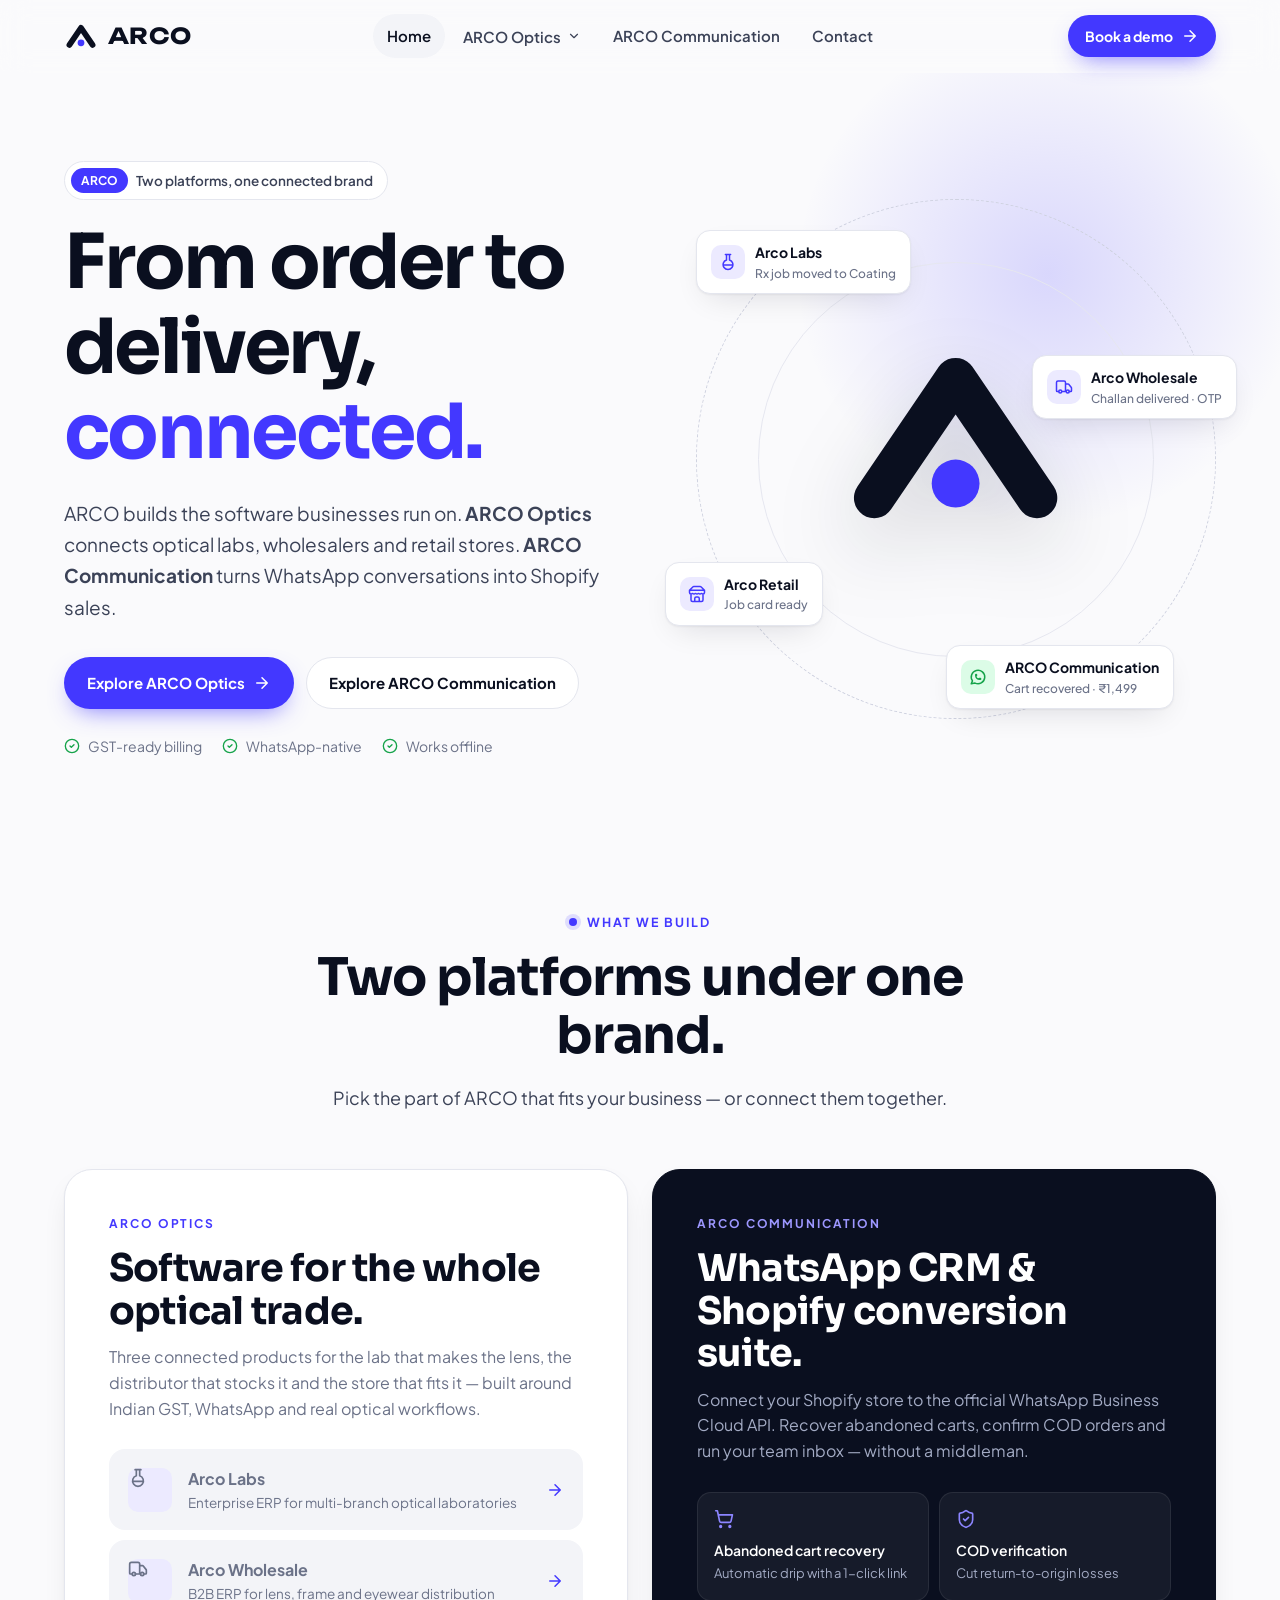
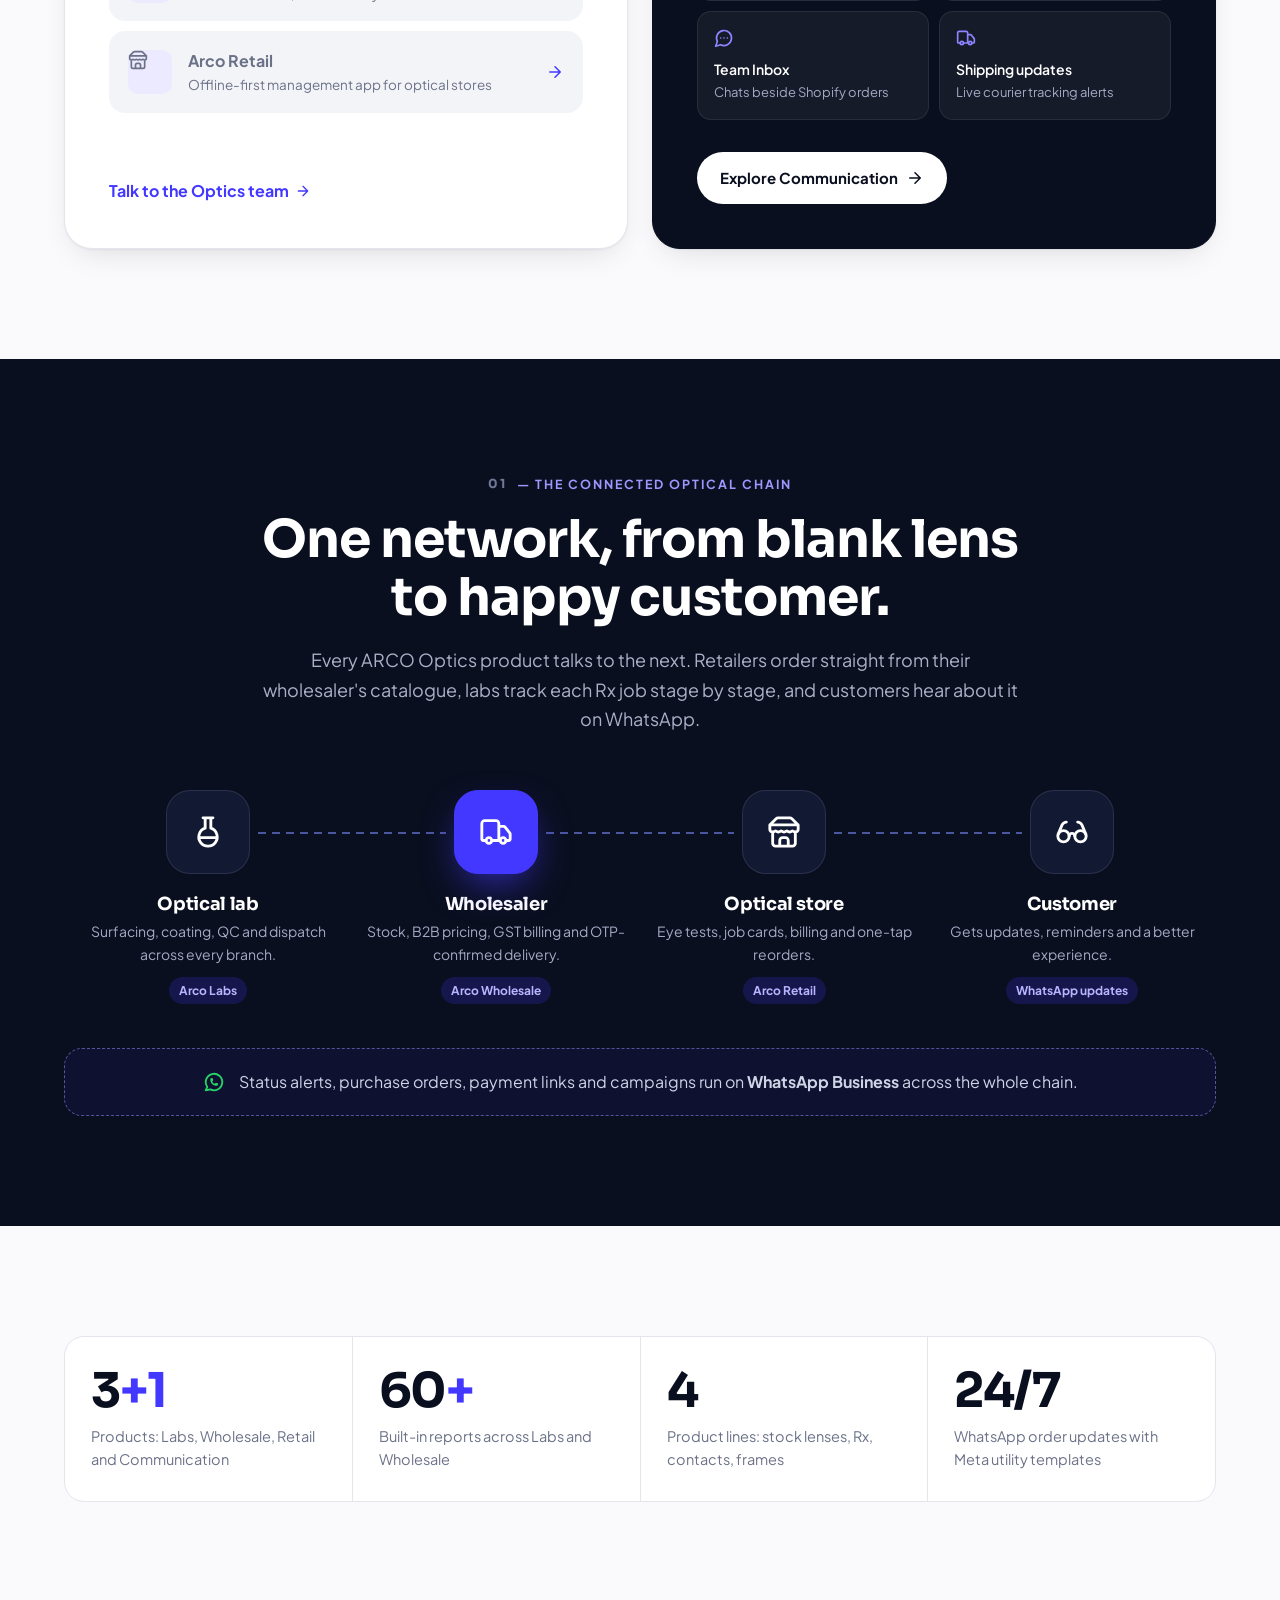
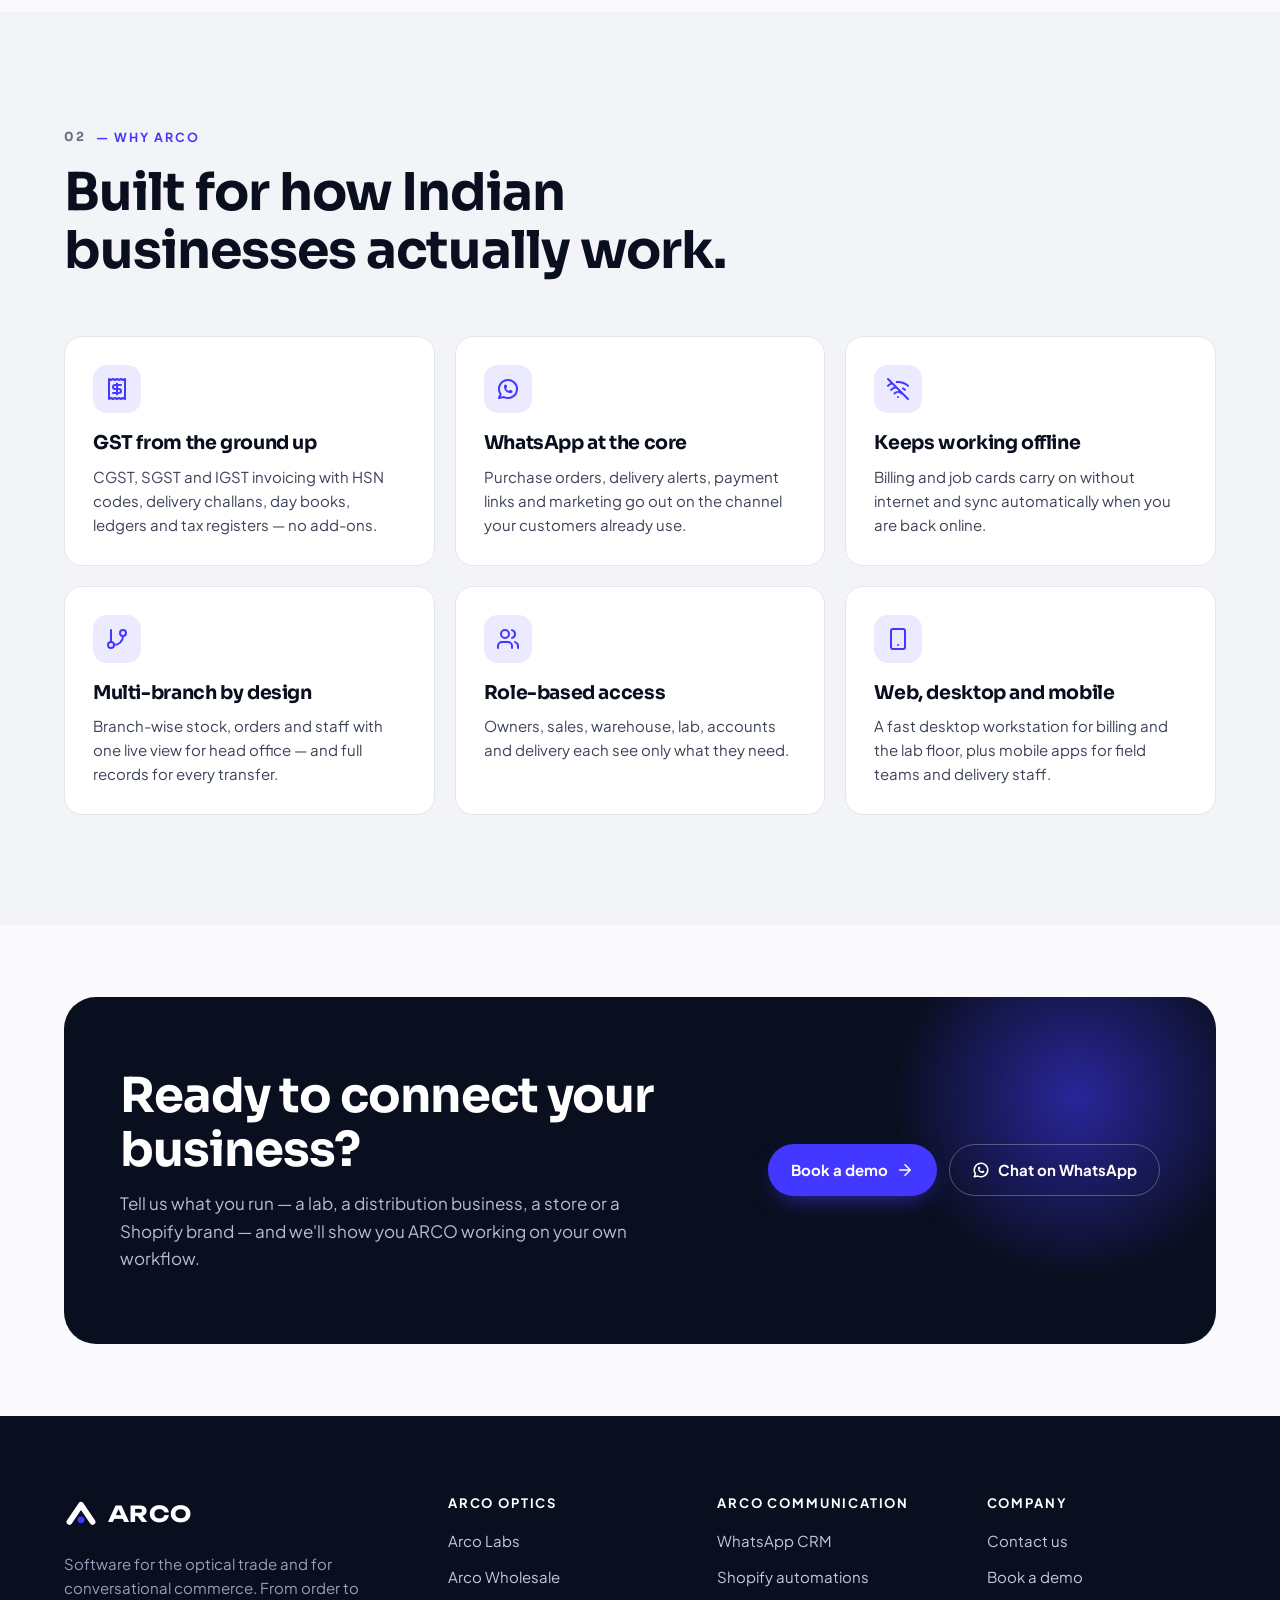
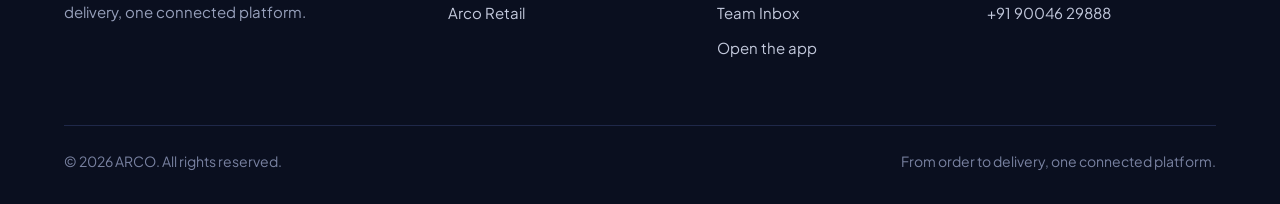
==== commit 88ffc2ba: "Version CSS/JS links so browsers pick up changes immediately Hostinger caches assets for 7 days; lin" ====
--- a/index.html
+++ b/index.html
@@ -12,7 +12,7 @@
   <link rel="preconnect" href="https://fonts.googleapis.com" />
   <link rel="preconnect" href="https://fonts.gstatic.com" crossorigin />
   <link href="https://fonts.googleapis.com/css2?family=Plus+Jakarta+Sans:wght@400;500;600;700;800&family=Sora:wght@600;700&family=Unbounded:wght@700&display=swap" rel="stylesheet" />
-  <link rel="stylesheet" href="assets/styles.css" />
+  <link rel="stylesheet" href="assets/styles.css?v=edff0a42" />
 </head>
 <body>
   <header class="site-header">
@@ -205,6 +205,6 @@
       </div>
     </div>
   </footer>
-  <script src="assets/main.js" defer></script>
+  <script src="assets/main.js?v=603edc1b" defer></script>
 </body>
 </html>
--- a/assets/styles.css
+++ b/assets/styles.css
@@ -52,6 +52,7 @@
 .container { width: 100%; max-width: var(--container); margin: 0 auto; padding: 0 24px; }
 @media (max-width: 600px) { .container { padding: 0 16px; } }
 
+[hidden] { display: none !important; }
 .sr-only { position: absolute; width: 1px; height: 1px; overflow: hidden; clip: rect(0 0 0 0); white-space: nowrap; }
 
 /* ---------- Logo ---------- */
@@ -596,6 +597,111 @@
 .hero-panel .fc2 i { background: var(--indigo-soft); color: var(--indigo); }
 @media (max-width: 600px) { .hero-panel .fc1 { left: 8px; } .hero-panel .fc2 { right: 8px; } }
 
+/* ---------- Real product screenshots ---------- */
+.hero-shot { display: block; width: 100%; padding: 0; border: 0; background: none; cursor: zoom-in; border-radius: 22px; overflow: hidden; box-shadow: 0 40px 80px -30px rgba(0,0,0,.7), 0 0 0 1px rgba(255,255,255,.08); transition: transform .3s; }
+.hero-shot:hover { transform: translateY(-4px); }
+.hero-shot img { width: 100%; height: auto; }
+
+.feature-rows { display: grid; gap: 88px; }
+@media (max-width: 760px) { .feature-rows { gap: 64px; } }
+.feature-row { display: grid; grid-template-columns: 1.45fr 1fr; gap: 56px; align-items: center; }
+.feature-row.reverse > .shot { order: 2; }
+@media (max-width: 960px) { .feature-row { grid-template-columns: 1fr; gap: 28px; } .feature-row.reverse > .shot { order: 0; } }
+.shot {
+  position: relative; display: block; width: 100%; padding: 0; text-align: left; cursor: zoom-in; font: inherit;
+  background: #fff; border: 1px solid var(--line); border-radius: 16px; overflow: hidden;
+  box-shadow: 0 30px 60px -28px rgba(10,15,31,.35); transition: transform .25s, box-shadow .25s;
+}
+.shot:hover { transform: translateY(-4px); box-shadow: 0 40px 70px -28px rgba(67,56,255,.35); }
+.shot-bar { display: flex; align-items: center; gap: 6px; padding: 10px 14px; background: var(--surface-2); border-bottom: 1px solid var(--line); }
+.shot-bar i { width: 10px; height: 10px; border-radius: 50%; background: #d7d9e3; }
+.shot-bar i:first-child { background: #ff6b6b; } .shot-bar i:nth-child(2) { background: #ffc94d; } .shot-bar i:nth-child(3) { background: #3ecf6e; }
+.shot-bar span { margin-left: 10px; flex: 1; padding: 4px 12px; border-radius: 999px; background: #fff; border: 1px solid var(--line); font-size: 12.5px; color: var(--ink-3); white-space: nowrap; overflow: hidden; text-overflow: ellipsis; }
+.shot img { width: 100%; height: auto; }
+.shot-zoom {
+  position: absolute; right: 14px; bottom: 14px; display: inline-flex; align-items: center; gap: 6px; padding: 8px 12px; border-radius: 999px;
+  background: rgba(10,15,31,.85); color: #fff; font-size: 12.5px; font-weight: 600; opacity: 0; transform: translateY(6px); transition: .2s;
+}
+.shot-zoom svg { width: 14px; height: 14px; }
+.shot:hover .shot-zoom, .shot:focus-visible .shot-zoom { opacity: 1; transform: none; }
+@media (hover: none) { .shot-zoom { opacity: 1; transform: none; } }
+.feature-text .kicker { display: inline-flex; align-items: center; gap: 10px; font-size: 12.5px; font-weight: 700; letter-spacing: .14em; text-transform: uppercase; color: var(--indigo); }
+.feature-text .step { display: inline-grid; place-items: center; width: 30px; height: 30px; border-radius: 50%; background: var(--navy); color: #fff; font-size: 13px; letter-spacing: 0; }
+.feature-text h3 { font-size: clamp(26px, 3vw, 34px); margin: 16px 0 12px; }
+.feature-text .ticks { margin-top: 20px; display: grid; gap: 11px; }
+.feature-text .ticks li { font-size: 15.5px; }
+
+/* Tabbed product tour ("A glimpse inside") */
+.glimpse-tabs { display: flex; gap: 6px; padding: 6px; margin-bottom: 24px; background: var(--surface); border: 1px solid var(--line); border-radius: 16px; overflow-x: auto; scrollbar-width: none; }
+.glimpse-tabs::-webkit-scrollbar { display: none; }
+.glimpse-tabs button {
+  flex: 1 0 auto; display: inline-flex; align-items: center; justify-content: center; gap: 8px; padding: 11px 16px; border: 0; border-radius: 11px;
+  background: none; font: inherit; font-size: 14.5px; font-weight: 700; color: var(--ink-2); cursor: pointer; white-space: nowrap; transition: background .15s, color .15s;
+}
+.glimpse-tabs button svg { width: 17px; height: 17px; }
+.glimpse-tabs button:hover { background: var(--surface-2); color: var(--ink); }
+.glimpse-tabs button[aria-selected="true"] { background: var(--navy); color: #fff; }
+.glimpse-panel[hidden] { display: none; }
+.glimpse-panel .shot img { background: #f6f7fb; }
+.glimpse-caption { display: grid; grid-template-columns: 1fr 1fr; gap: 20px 48px; align-items: start; margin-top: 30px; }
+.glimpse-caption h3 { font-size: clamp(22px, 2.6vw, 28px); margin-bottom: 10px; }
+.glimpse-caption .ticks { display: grid; gap: 10px; }
+.glimpse-caption .ticks li { font-size: 15.5px; }
+.no-js .glimpse-panel + .glimpse-panel { margin-top: 56px; }
+@media (max-width: 760px) { .glimpse-caption { grid-template-columns: 1fr; margin-top: 22px; } .glimpse-tabs button { flex: 0 0 auto; } }
+
+/* Real phone screenshots (images already have rounded, transparent corners) */
+.device {
+  display: block; width: 100%; padding: 0; border: 0; background: none; cursor: zoom-in;
+  border-radius: 14% / 6.3%; box-shadow: 0 0 0 7px var(--navy), 0 0 0 8px #2a3358, 0 40px 70px -30px rgba(10,15,31,.55);
+  transition: transform .25s, box-shadow .25s;
+}
+.device img { width: 100%; height: auto; }
+.device:hover { transform: translateY(-6px); }
+
+.phone-duo { position: relative; max-width: 470px; margin: 0 auto; aspect-ratio: 470 / 560; width: 100%; }
+.phone-duo .device { position: absolute; width: 53%; }
+.phone-duo .front { left: 4%; top: 0; z-index: 2; }
+.phone-duo .back { right: 2%; top: 9%; transform: rotate(5deg); opacity: .96; }
+.phone-duo .back:hover { transform: rotate(5deg) translateY(-6px); }
+.phone-duo .float-card { z-index: 3; }
+.phone-duo .fc-duo { right: 0; bottom: 4%; position: absolute; background: #fff; border-radius: 14px; padding: 12px 14px; box-shadow: var(--shadow-lg); display: flex; gap: 10px; align-items: center; font-size: 13px; font-weight: 700; animation: float 6s ease-in-out infinite; }
+.phone-duo .fc-duo small { display: block; font-weight: 500; color: var(--ink-3); font-size: 11.5px; }
+.phone-duo .fc-duo i { width: 32px; height: 32px; border-radius: 10px; display: grid; place-items: center; background: var(--indigo-soft); color: var(--indigo); flex: none; }
+.phone-duo .fc-duo i svg { width: 18px; height: 18px; }
+@media (max-width: 960px) { .phone-duo { max-width: 400px; margin-top: 16px; } }
+
+.phone-gallery { display: grid; grid-template-columns: repeat(4, 1fr); gap: 36px 28px; }
+@media (max-width: 1100px) { .phone-gallery { grid-template-columns: repeat(2, 1fr); max-width: 720px; margin: 0 auto; } }
+.phone-card .device { margin: 0 auto 30px; max-width: 260px; }
+.swipe-hint { display: none; }
+/* Phones: a swipeable row of smaller screens, with the next one peeking in */
+@media (max-width: 620px) {
+  .phone-gallery {
+    display: flex; gap: 18px; max-width: none; margin: 0 -16px; padding: 12px 16px 20px;
+    overflow-x: auto; scroll-snap-type: x mandatory; scroll-padding: 0 16px; -webkit-overflow-scrolling: touch; scrollbar-width: none;
+  }
+  .phone-gallery::-webkit-scrollbar { display: none; }
+  .phone-card { flex: 0 0 74%; scroll-snap-align: start; }
+  .phone-card .device { max-width: 200px; margin: 0 0 24px 7px; }
+  .phone-card h3 { font-size: 19px; }
+  .swipe-hint { display: flex; align-items: center; gap: 8px; margin-top: 4px; font-size: 13.5px; font-weight: 600; color: var(--ink-3); }
+  .swipe-hint svg { width: 16px; height: 16px; color: var(--indigo); }
+}
+.phone-card .kicker { display: inline-flex; align-items: center; gap: 10px; font-size: 12px; font-weight: 700; letter-spacing: .14em; text-transform: uppercase; color: var(--indigo); }
+.phone-card .step { display: inline-grid; place-items: center; width: 26px; height: 26px; border-radius: 50%; background: var(--navy); color: #fff; font-size: 12px; letter-spacing: 0; }
+.phone-card h3 { font-size: 21px; margin: 12px 0 8px; }
+.phone-card p { font-size: 15px; }
+.phone-card .ticks { margin-top: 14px; display: grid; gap: 8px; }
+
+/* Lightbox */
+.lightbox { position: fixed; inset: 0; z-index: 100; display: grid; place-items: center; padding: 24px; background: rgba(6,9,20,.88); backdrop-filter: blur(6px); opacity: 0; visibility: hidden; transition: .2s; cursor: zoom-out; }
+.lightbox.open { opacity: 1; visibility: visible; }
+.lightbox img { max-width: min(1600px, 100%); max-height: calc(100vh - 96px); width: auto; height: auto; border-radius: 12px; box-shadow: 0 40px 100px -20px rgba(0,0,0,.8); }
+.lightbox-close { position: absolute; top: 18px; right: 18px; width: 44px; height: 44px; border-radius: 50%; border: 1px solid rgba(255,255,255,.2); background: rgba(255,255,255,.08); color: #fff; display: grid; place-items: center; cursor: pointer; }
+.lightbox-close svg { width: 20px; height: 20px; }
+body.lightbox-open { overflow: hidden; }
+
 /* Reveal on scroll */
 .reveal { opacity: 0; transform: translateY(18px); transition: opacity .6s ease, transform .6s ease; }
 .reveal.in { opacity: 1; transform: none; }
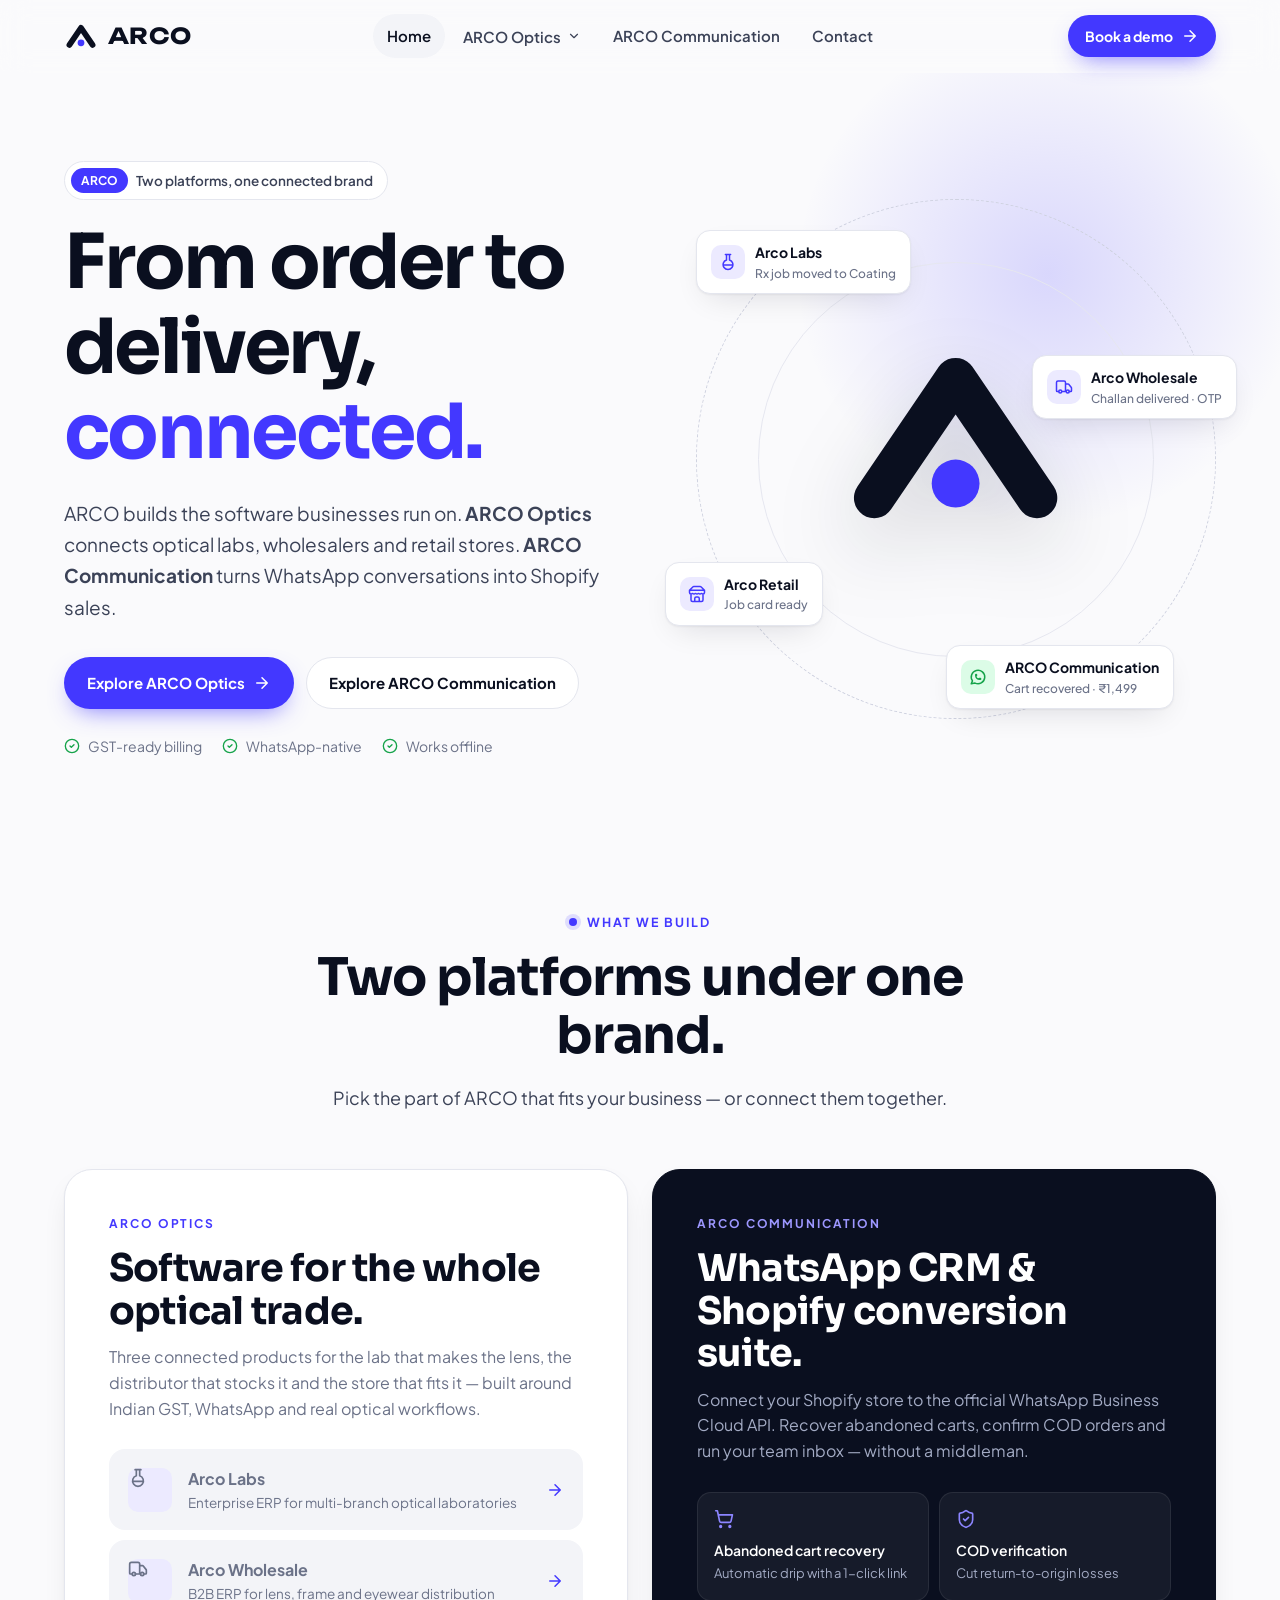
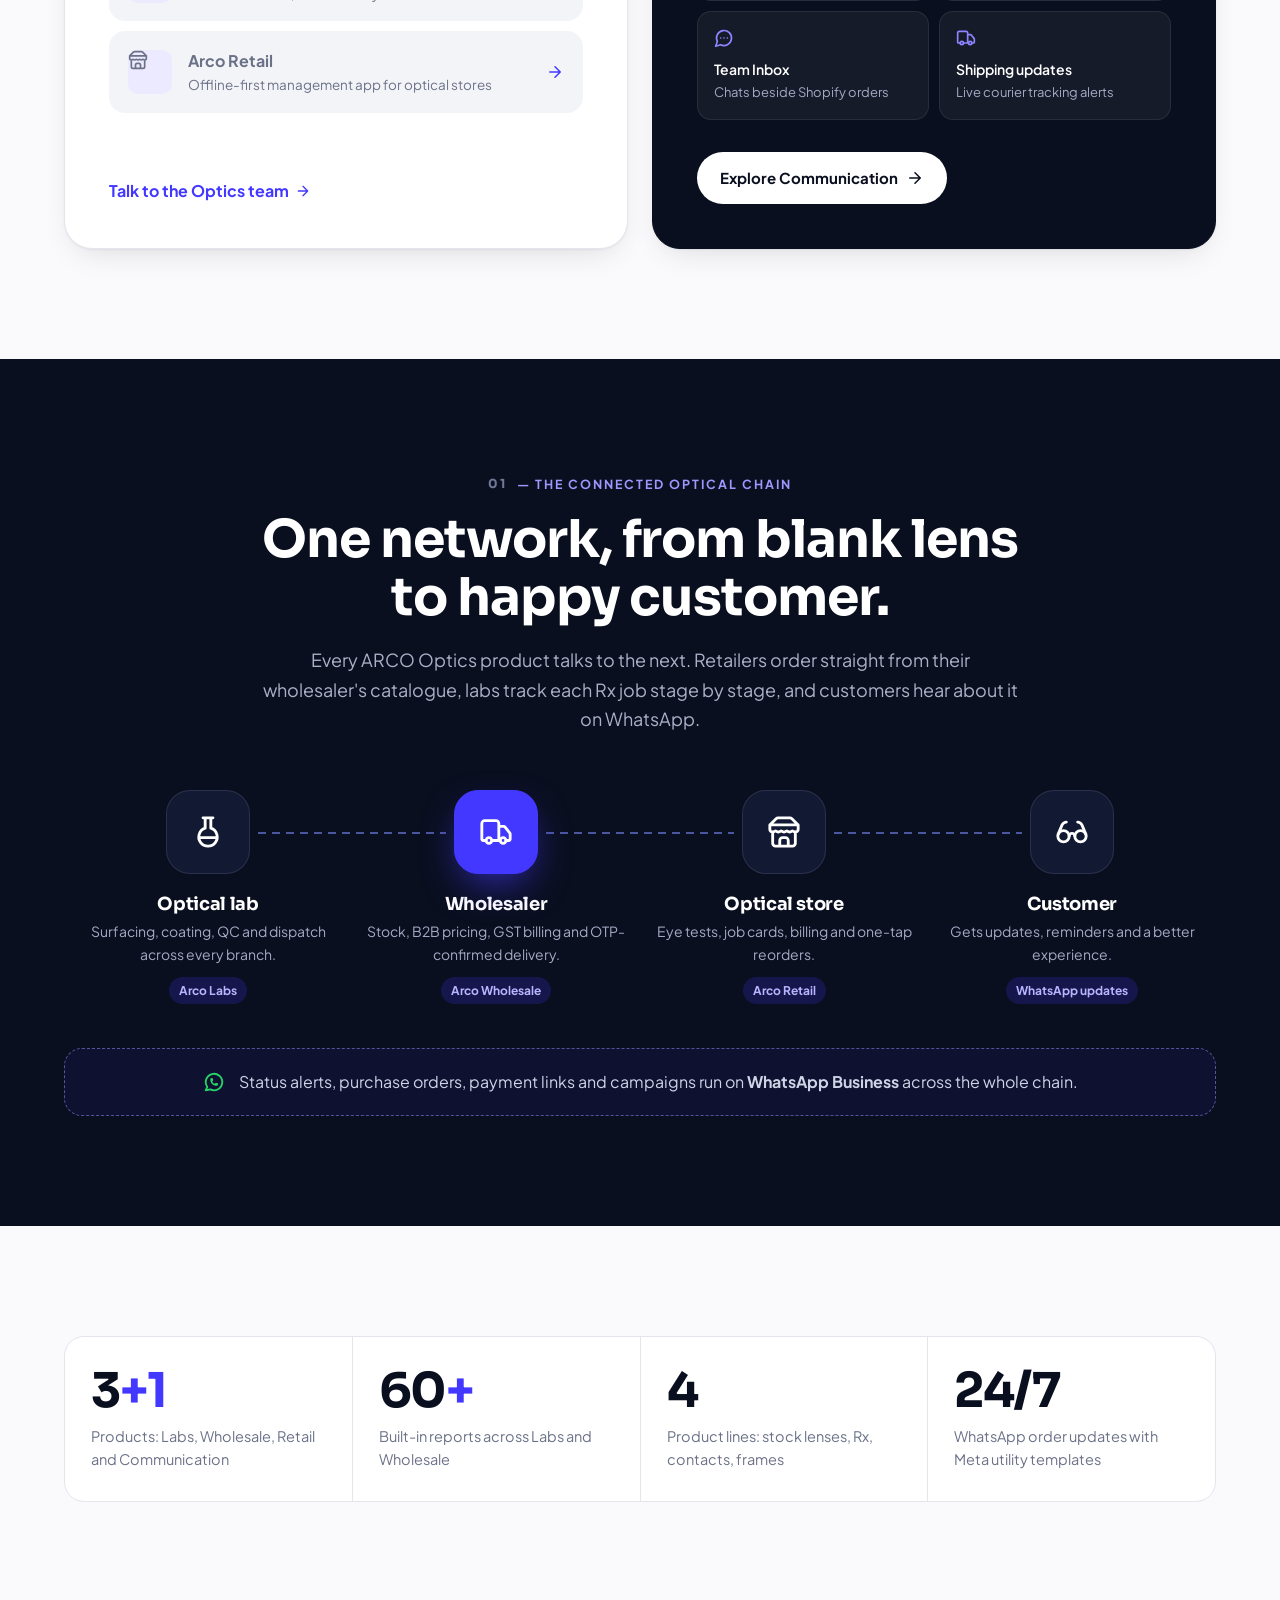
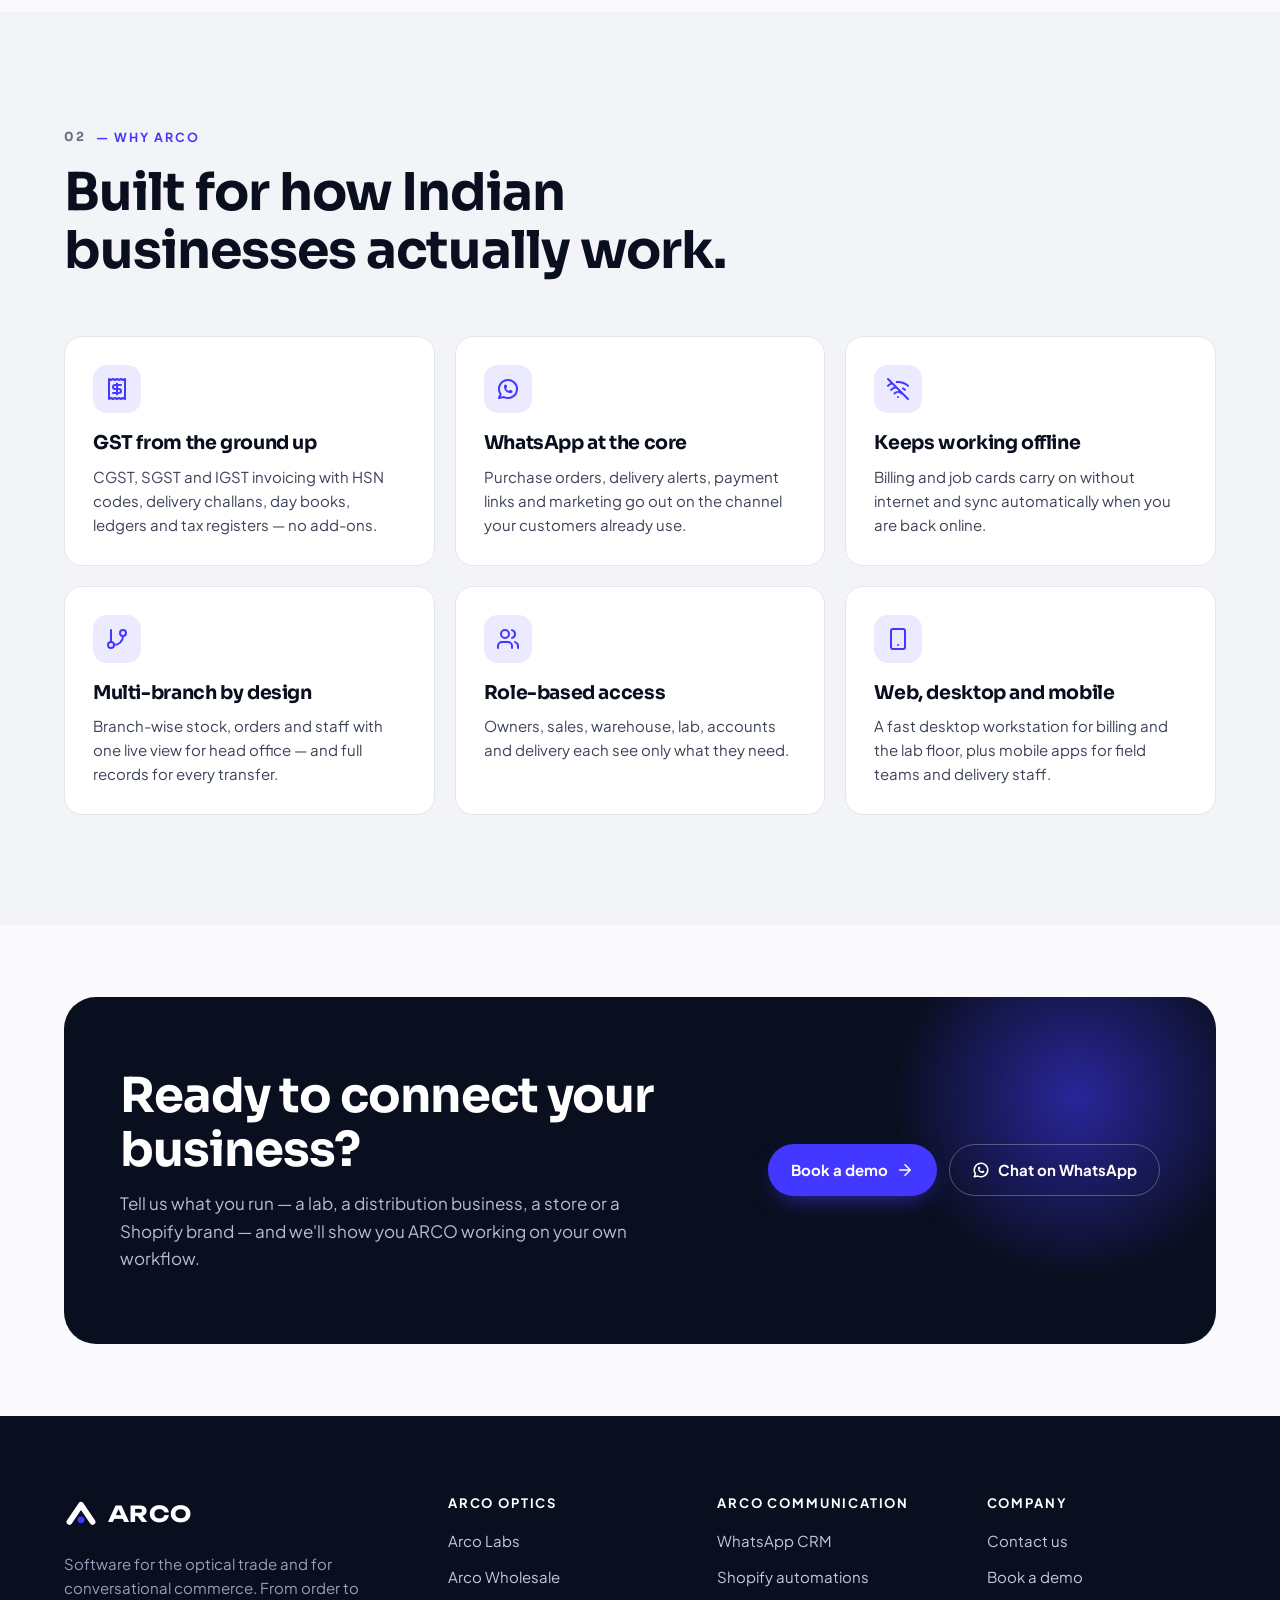
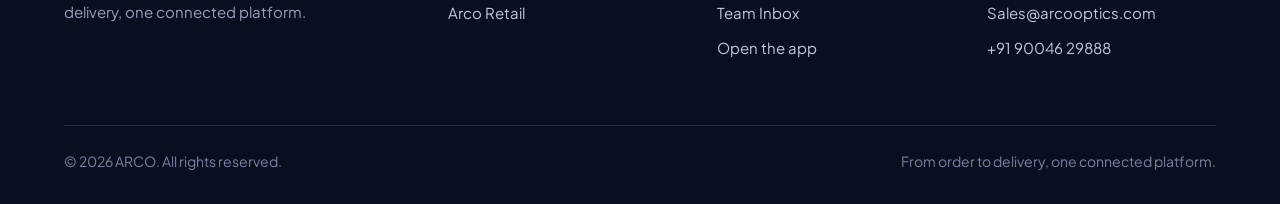
==== commit d190c22d: "Add sales email to contact details; keep form WhatsApp-only Email Sales@arcooptics.com now shows on " ====
--- a/index.html
+++ b/index.html
@@ -205,6 +205,6 @@
       </div>
     </div>
   </footer>
-  <script src="assets/main.js?v=603edc1b" defer></script>
+  <script src="assets/main.js?v=cafa020f" defer></script>
 </body>
 </html>
